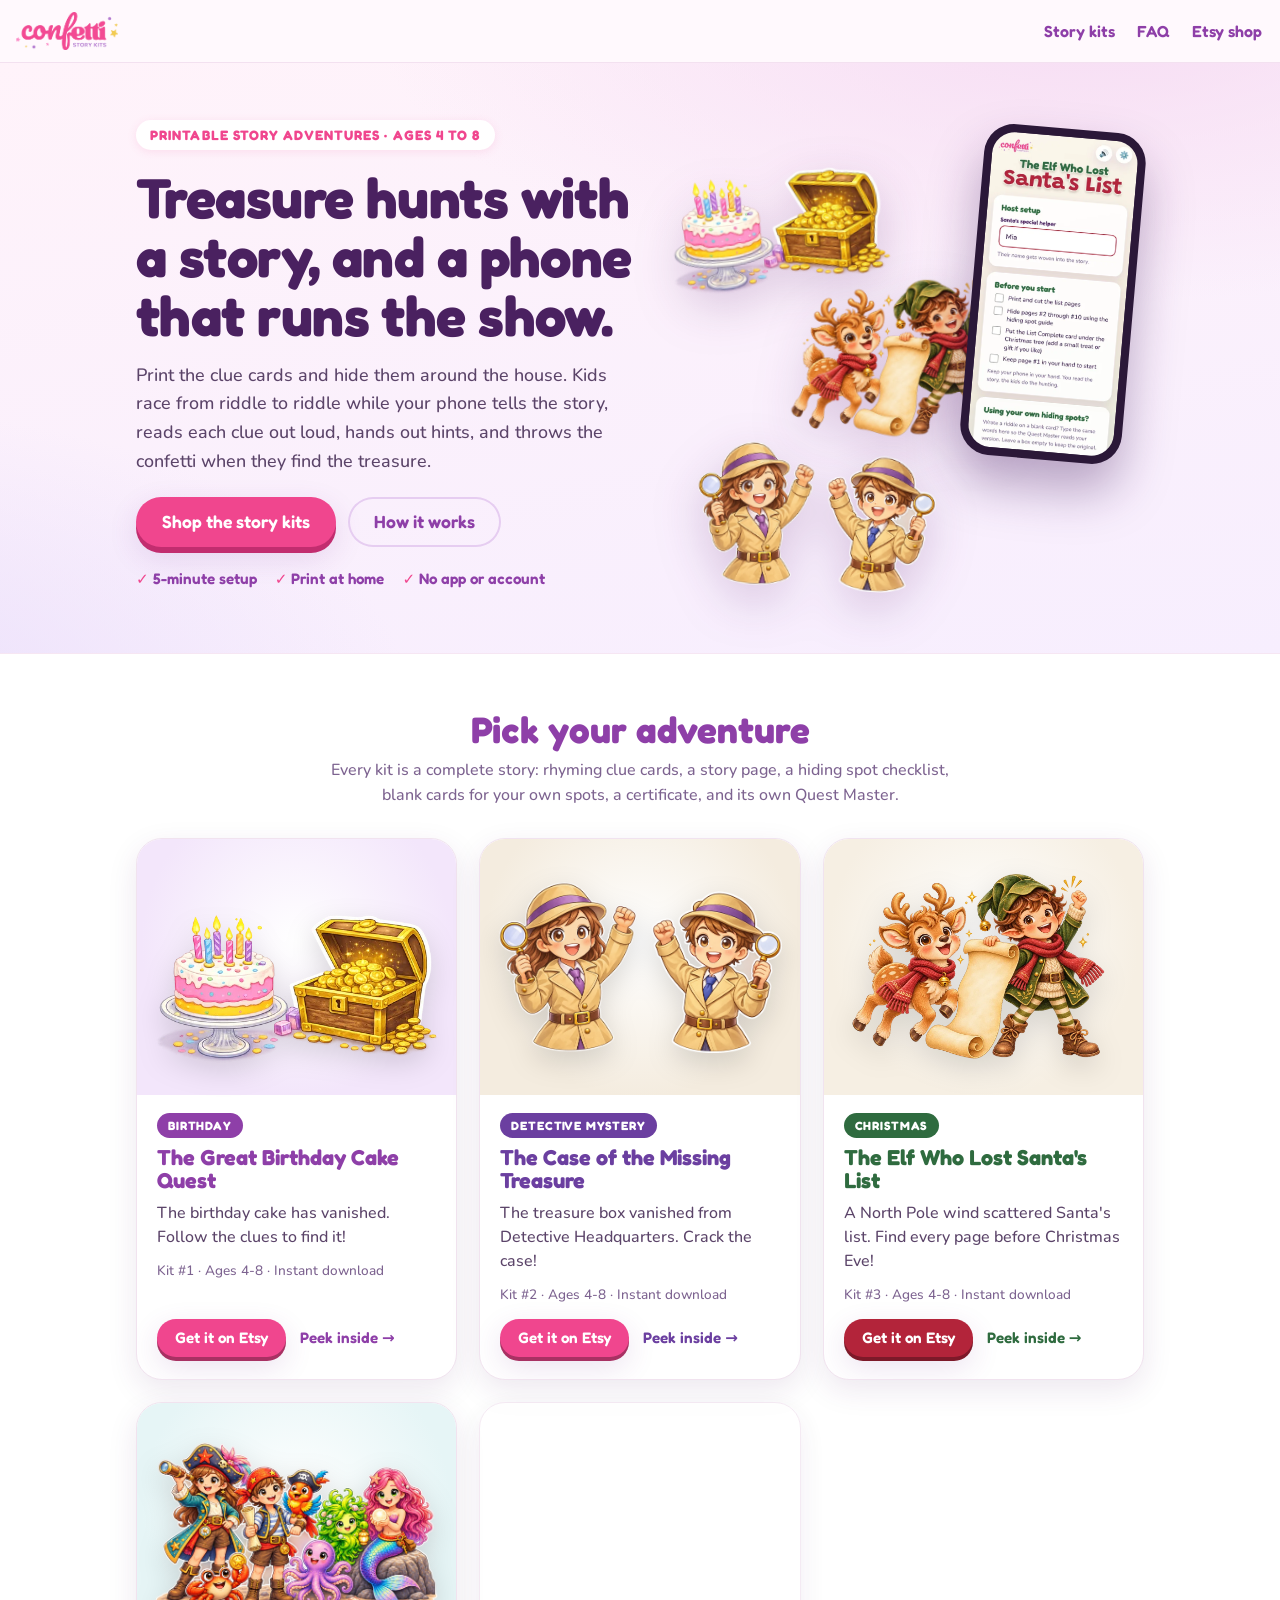
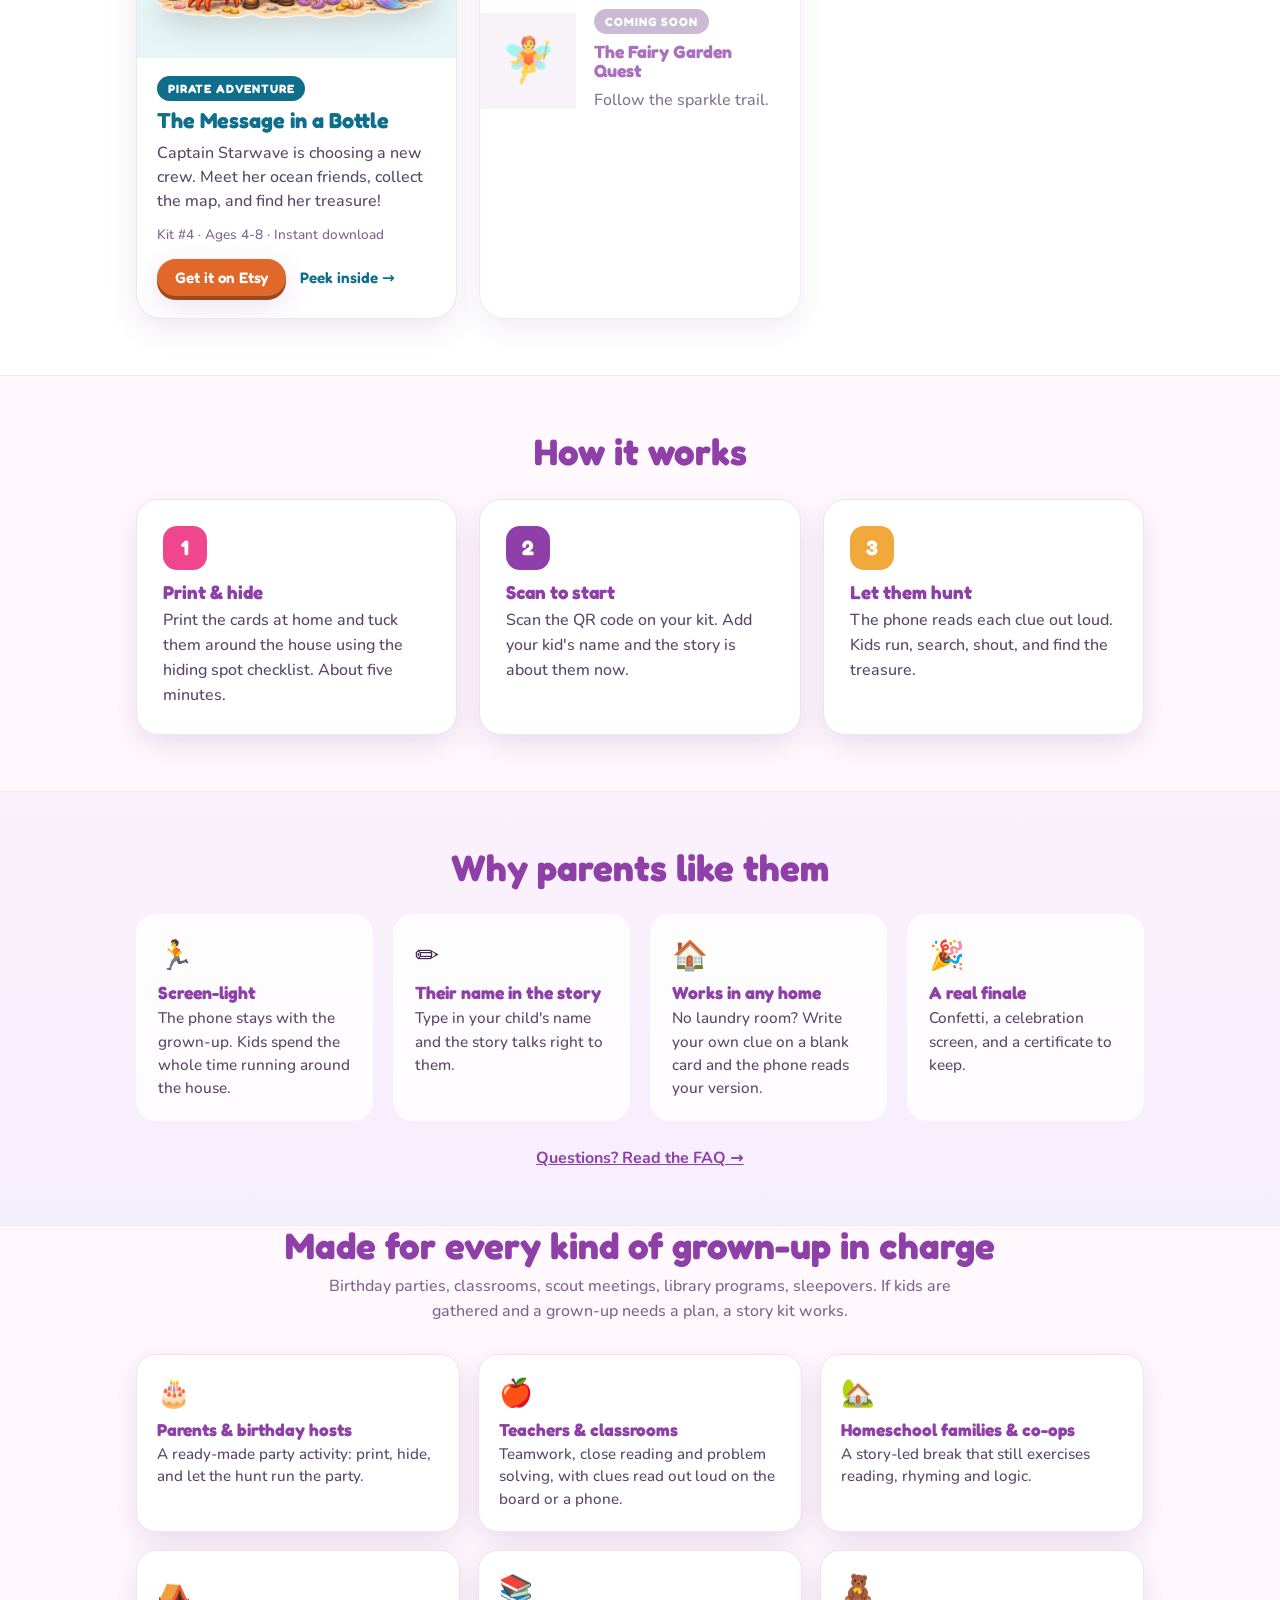
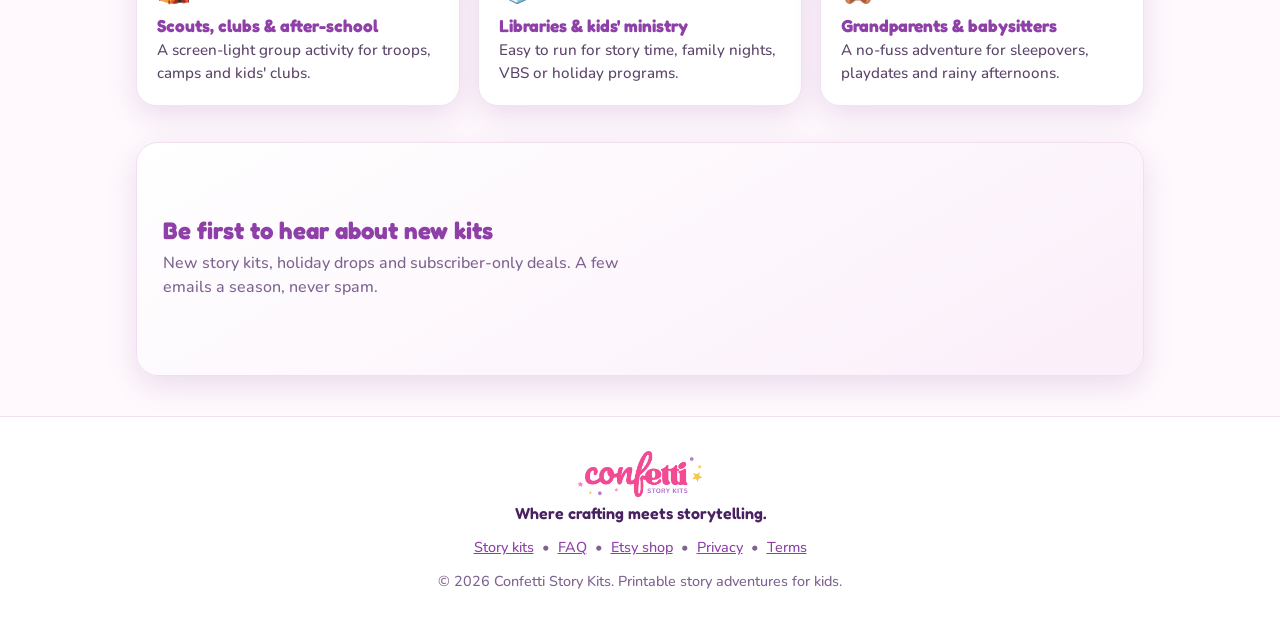
==== index.html @ 1960dbdc "Share & Save listing links; new pirate crew scene art Co-Authored-By: Claude Opus 5.5 <noreply@anthr" ====
<!doctype html>
<html lang="en">
<head>
  <meta charset="utf-8">
  <meta name="viewport" content="width=device-width, initial-scale=1">
  <title>Confetti Story Kits | Printable Treasure Hunts for Kids, Parties &amp; Classrooms</title>
  <meta name="description" content="Printable treasure hunts for kids ages 4 to 8, for parties, classrooms, homeschool, scouts and kids&#x27; clubs. Print the clue cards, hide them, and a phone Quest Master reads the riddles and gives hints. Birthday, detective and Christmas kits.">
  <link rel="canonical" href="https://confettistorykits.com/">
  <meta name="theme-color" content="#f0468e">
  <link rel="icon" href="assets/img/favicon.png">
  <meta property="og:type" content="website">
  <meta property="og:site_name" content="Confetti Story Kits">
  <meta property="og:title" content="Confetti Story Kits | Printable Treasure Hunts for Kids, Parties &amp; Classrooms">
  <meta property="og:description" content="Printable treasure hunts for kids ages 4 to 8, for parties, classrooms, homeschool, scouts and kids&#x27; clubs. Print the clue cards, hide them, and a phone Quest Master reads the riddles and gives hints. Birthday, detective and Christmas kits.">
  <meta property="og:url" content="https://confettistorykits.com/">
  <meta property="og:image" content="https://confettistorykits.com/assets/img/og.png">
  <meta name="twitter:card" content="summary_large_image">
  <link rel="stylesheet" href="assets/css/fonts.css">
  <link rel="stylesheet" href="assets/css/site.css">
  <script type="application/ld+json">[{"@context": "https://schema.org", "@type": "Organization", "name": "Confetti Story Kits", "url": "https://confettistorykits.com", "logo": "https://confettistorykits.com/assets/img/logo.webp", "sameAs": ["https://confettistorykits.etsy.com"], "slogan": "Where crafting meets storytelling"}, {"@context": "https://schema.org", "@type": "WebSite", "name": "Confetti Story Kits", "url": "https://confettistorykits.com/"}, {"@context": "https://schema.org", "@type": "ItemList", "name": "Confetti Story Kits", "itemListElement": [{"@type": "ListItem", "position": 1, "url": "https://confettistorykits.com/kits/birthday-cake/", "name": "The Great Birthday Cake Quest"}, {"@type": "ListItem", "position": 2, "url": "https://confettistorykits.com/kits/missing-treasure/", "name": "The Case of the Missing Treasure"}, {"@type": "ListItem", "position": 3, "url": "https://confettistorykits.com/kits/elf-santas-list/", "name": "The Elf Who Lost Santa's List"}, {"@type": "ListItem", "position": 4, "url": "https://confettistorykits.com/kits/message-in-a-bottle/", "name": "The Message in a Bottle"}]}]</script>
</head>
<body>
  <nav class="topnav wrap"><a href="./"><img src="assets/img/logo.webp" alt="Confetti Story Kits home" class="navlogo"></a>
    <span><a href="#kits">Story kits</a><a href="faq/">FAQ</a><a href="https://confettistorykits.etsy.com" rel="noopener">Etsy shop</a></span></nav>
  <main>
    <section class="hero2"><div class="wrap hero2-in">
      <div class="hero2-copy">
        <span class="eyebrow">Printable story adventures · ages 4 to 8</span>
        <h1>Treasure hunts with a story, and a phone that runs the show.</h1>
        <p>Print the clue cards and hide them around the house. Kids race from riddle to riddle while your phone tells the story, reads each clue out loud, hands out hints, and throws the confetti when they find the treasure.</p>
        <div class="actions"><a class="btn" href="#kits">Shop the story kits</a><a class="btn ghost" href="#how">How it works</a></div>
        <ul class="trust"><li>5-minute setup</li><li>Print at home</li><li>No app or account</li></ul>
      </div>
      <div class="hero2-art"><img class="c0" src="quests/birthday-cake/img/cake-chest.webp" alt="" loading="lazy"><img class="c1" src="quests/missing-treasure/img/duo.webp" alt="" loading="lazy"><img class="c2" src="quests/elf-santas-list/img/duo.webp" alt="" loading="lazy"><div class="phone-mock"><img src="assets/img/phone-setup.webp" alt="The Quest Master on a phone"></div></div>
    </div></section>

    <section class="band" id="kits"><div class="wrap">
      <h2 class="section-title">Pick your adventure</h2>
      <p class="section-sub">Every kit is a complete story: rhyming clue cards, a story page, a hiding spot checklist, blank cards for your own spots, a certificate, and its own Quest Master.</p>
      <div class="kits2">
      <article class="kit" style="--k1:#8e3fa8;--k2:#f0468e;--ks:#f3e6fb;--kg:#f4c542">
        <a class="kit-art" href="kits/birthday-cake/"><img src="quests/birthday-cake/img/cake-chest.webp" alt="The Great Birthday Cake Quest printable kit art" loading="lazy"></a>
        <div class="kit-body">
          <span class="kit-chip">Birthday</span>
          <h3><a href="kits/birthday-cake/">The Great Birthday Cake Quest</a></h3>
          <p>The birthday cake has vanished. Follow the clues to find it!</p>
          <p class="kit-meta">Kit #1 · Ages 4-8 · Instant download</p>
          <div class="actions"><a class="btn small" href="https://confettistorykits.etsy.com/listing/4467229377/birthday-treasure-hunt-printable-for" rel="noopener">Get it on Etsy</a><a class="btn ghost small" href="kits/birthday-cake/">Peek inside →</a></div>
        </div>
      </article>
      <article class="kit" style="--k1:#6b3fa0;--k2:#f0468e;--ks:#f4ecdf;--kg:#e8b44a">
        <a class="kit-art" href="kits/missing-treasure/"><img src="quests/missing-treasure/img/duo.webp" alt="The Case of the Missing Treasure printable kit art" loading="lazy"></a>
        <div class="kit-body">
          <span class="kit-chip">Detective mystery</span>
          <h3><a href="kits/missing-treasure/">The Case of the Missing Treasure</a></h3>
          <p>The treasure box vanished from Detective Headquarters. Crack the case!</p>
          <p class="kit-meta">Kit #2 · Ages 4-8 · Instant download</p>
          <div class="actions"><a class="btn small" href="https://confettistorykits.etsy.com/listing/4611065021/detective-treasure-hunt-printable-for" rel="noopener">Get it on Etsy</a><a class="btn ghost small" href="kits/missing-treasure/">Peek inside →</a></div>
        </div>
      </article>
      <article class="kit" style="--k1:#2f6b3f;--k2:#b3243a;--ks:#f6efe3;--kg:#d9a441">
        <a class="kit-art" href="kits/elf-santas-list/"><img src="quests/elf-santas-list/img/duo.webp" alt="The Elf Who Lost Santa&#x27;s List printable kit art" loading="lazy"></a>
        <div class="kit-body">
          <span class="kit-chip">Christmas</span>
          <h3><a href="kits/elf-santas-list/">The Elf Who Lost Santa&#x27;s List</a></h3>
          <p>A North Pole wind scattered Santa&#x27;s list. Find every page before Christmas Eve!</p>
          <p class="kit-meta">Kit #3 · Ages 4-8 · Instant download</p>
          <div class="actions"><a class="btn small" href="https://confettistorykits.etsy.com/listing/4611081279/elf-scavenger-hunt-game-santas-list" rel="noopener">Get it on Etsy</a><a class="btn ghost small" href="kits/elf-santas-list/">Peek inside →</a></div>
        </div>
      </article>
      <article class="kit" style="--k1:#0e6e8c;--k2:#e0682b;--ks:#e6f5f6;--kg:#e8b44a">
        <a class="kit-art" href="kits/message-in-a-bottle/"><img src="quests/message-in-a-bottle/img/crew.webp" alt="The Message in a Bottle printable kit art" loading="lazy"></a>
        <div class="kit-body">
          <span class="kit-chip">Pirate adventure</span>
          <h3><a href="kits/message-in-a-bottle/">The Message in a Bottle</a></h3>
          <p>Captain Starwave is choosing a new crew. Meet her ocean friends, collect the map, and find her treasure!</p>
          <p class="kit-meta">Kit #4 · Ages 4-8 · Instant download</p>
          <div class="actions"><a class="btn small" href="https://confettistorykits.etsy.com" rel="noopener">Get it on Etsy</a><a class="btn ghost small" href="kits/message-in-a-bottle/">Peek inside →</a></div>
        </div>
      </article>
      <article class="kit soon">
        <div class="kit-art"><span class="emoji">🧚</span></div>
        <div class="kit-body"><span class="kit-chip">Coming soon</span><h3>The Fairy Garden Quest</h3><p>Follow the sparkle trail.</p></div>
      </article>
      </div>
    </div></section>

    <section class="wrap" id="how">
      <h2 class="section-title">How it works</h2>
      <div class="steps3">
        <div class="step3"><span class="n">1</span><h3>Print &amp; hide</h3><p>Print the cards at home and tuck them around the house using the hiding spot checklist. About five minutes.</p></div>
        <div class="step3"><span class="n">2</span><h3>Scan to start</h3><p>Scan the QR code on your kit. Add your kid's name and the story is about them now.</p></div>
        <div class="step3"><span class="n">3</span><h3>Let them hunt</h3><p>The phone reads each clue out loud. Kids run, search, shout, and find the treasure.</p></div>
      </div>
    </section>

    <section class="band soft"><div class="wrap">
      <h2 class="section-title">Why parents like them</h2>
      <div class="why">
        <div><span class="ico">🏃</span><h3>Screen-light</h3><p>The phone stays with the grown-up. Kids spend the whole time running around the house.</p></div>
        <div><span class="ico">✏️</span><h3>Their name in the story</h3><p>Type in your child's name and the story talks right to them.</p></div>
        <div><span class="ico">🏠</span><h3>Works in any home</h3><p>No laundry room? Write your own clue on a blank card and the phone reads your version.</p></div>
        <div><span class="ico">🎉</span><h3>A real finale</h3><p>Confetti, a celebration screen, and a certificate to keep.</p></div>
      </div>
      <p class="center-link"><a href="faq/">Questions? Read the FAQ →</a></p>
    </div></section>

    <section class="wrap" id="who">
      <h2 class="section-title">Made for every kind of grown-up in charge</h2>
      <p class="section-sub">Birthday parties, classrooms, scout meetings, library programs, sleepovers. If kids are gathered and a grown-up needs a plan, a story kit works.</p>
      <div class="who"><div><span class="ico">🎂</span><h3>Parents &amp; birthday hosts</h3><p>A ready-made party activity: print, hide, and let the hunt run the party.</p></div><div><span class="ico">🍎</span><h3>Teachers &amp; classrooms</h3><p>Teamwork, close reading and problem solving, with clues read out loud on the board or a phone.</p></div><div><span class="ico">🏡</span><h3>Homeschool families &amp; co-ops</h3><p>A story-led break that still exercises reading, rhyming and logic.</p></div><div><span class="ico">⛺</span><h3>Scouts, clubs &amp; after-school</h3><p>A screen-light group activity for troops, camps and kids&#x27; clubs.</p></div><div><span class="ico">📚</span><h3>Libraries &amp; kids&#x27; ministry</h3><p>Easy to run for story time, family nights, VBS or holiday programs.</p></div><div><span class="ico">🧸</span><h3>Grandparents &amp; babysitters</h3><p>A no-fuss adventure for sleepovers, playdates and rainy afternoons.</p></div></div>
    </section>
  </main>
  <section class="wrap"><div class="card signup" id="join">
    <div><h2>Be first to hear about new kits</h2>
      <p>New story kits, holiday drops and subscriber-only deals. A few emails a season, never spam.</p></div>
    <div class="signup-form"><iframe data-tally-src="https://tally.so/embed/vXrBDX?alignLeft=1&hideTitle=1&transparentBackground=1&dynamicHeight=1" loading="lazy" width="100%" height="180" frameborder="0" title="Sign up for new Confetti Story Kits"></iframe>
      <noscript><a href="https://tally.so/r/vXrBDX">Sign up for new kits</a></noscript></div>
  </div></section>
  <script async src="https://tally.so/widgets/embed.js" onload="Tally.loadEmbeds()"></script>
  <footer class="foot2">
    <img src="assets/img/logo.webp" alt="Confetti Story Kits" class="footlogo">
    <p class="footline">Where crafting meets storytelling.</p>
    <p><a href="#kits">Story kits</a> &nbsp;•&nbsp; <a href="faq/">FAQ</a> &nbsp;•&nbsp; <a href="https://confettistorykits.etsy.com" rel="noopener">Etsy shop</a> &nbsp;•&nbsp; <a href="privacy/">Privacy</a> &nbsp;•&nbsp; <a href="terms/">Terms</a></p>
    <p>&copy; 2026 Confetti Story Kits. Printable story adventures for kids.</p>
  </footer>
</body>
</html>
---- assets/css/fonts.css ----
/* Self-hosted fonts (SIL Open Font License, via Fontsource) */
@font-face { font-family: "Fredoka"; font-weight: 500; font-display: swap; src: url("../fonts/fredoka-latin-500-normal.woff2") format("woff2"); }
@font-face { font-family: "Fredoka"; font-weight: 600; font-display: swap; src: url("../fonts/fredoka-latin-600-normal.woff2") format("woff2"); }
@font-face { font-family: "Fredoka"; font-weight: 700; font-display: swap; src: url("../fonts/fredoka-latin-700-normal.woff2") format("woff2"); }
@font-face { font-family: "Nunito"; font-weight: 500; font-display: swap; src: url("../fonts/nunito-latin-500-normal.woff2") format("woff2"); }
@font-face { font-family: "Nunito"; font-weight: 600; font-display: swap; src: url("../fonts/nunito-latin-600-normal.woff2") format("woff2"); }
@font-face { font-family: "Nunito"; font-weight: 700; font-display: swap; src: url("../fonts/nunito-latin-700-normal.woff2") format("woff2"); }
@font-face { font-family: "Nunito"; font-weight: 800; font-display: swap; src: url("../fonts/nunito-latin-800-normal.woff2") format("woff2"); }
@font-face { font-family: "Grandstander"; font-weight: 600; font-display: swap; src: url("../fonts/grandstander-latin-600-normal.woff2") format("woff2"); }
@font-face { font-family: "Grandstander"; font-weight: 700; font-display: swap; src: url("../fonts/grandstander-latin-700-normal.woff2") format("woff2"); }
@font-face { font-family: "Grandstander"; font-weight: 800; font-display: swap; src: url("../fonts/grandstander-latin-800-normal.woff2") format("woff2"); }
---- assets/css/site.css ----
:root {
  --pink: #f0468e;
  --purple: #8e3fa8;
  --plum: #4a2160;
  --soft: #f3e6fb;
  --gold: #f4c542;
  --paper: #fff9fd;
  --ink: #3b1d4c;
  --muted: #7d6390;
  --radius: 22px;
  --shadow: 0 10px 30px rgba(110, 40, 140, .14);
  --display: "Fredoka", "Nunito", system-ui, sans-serif;
  --body: "Nunito", system-ui, sans-serif;
}

* { box-sizing: border-box; }
html, body { margin: 0; }
body {
  font-family: var(--body);
  color: var(--ink);
  background: linear-gradient(165deg, #fde7f3 0%, #f6e3fb 45%, #e9ddfb 100%) fixed;
  background-color: #f6e3fb;
  min-height: 100vh;
  -webkit-font-smoothing: antialiased;
}
img { max-width: 100%; display: block; }
a { color: var(--purple); }
h1, h2, h3 { font-family: var(--display); line-height: 1.1; margin: 0; color: var(--purple); }

.btn {
  appearance: none; border: 0; cursor: pointer;
  font: 600 1.1rem/1 var(--display);
  padding: 16px 26px; border-radius: 999px;
  background: var(--pink); color: #fff;
  box-shadow: 0 6px 0 #c22d6f, var(--shadow);
  transition: transform .12s ease, box-shadow .12s ease;
  text-decoration: none; display: inline-flex; align-items: center; justify-content: center; gap: 8px;
  -webkit-tap-highlight-color: transparent;
}
.btn:active { transform: translateY(4px); box-shadow: 0 2px 0 #c22d6f; }
.btn.secondary { background: #fff; color: var(--purple); box-shadow: 0 6px 0 #dcc3ea, var(--shadow); }
.btn.secondary:active { box-shadow: 0 2px 0 #dcc3ea; }
.btn.small { font-size: .95rem; padding: 11px 18px; }
.btn:focus-visible { outline: 3px solid var(--gold); outline-offset: 3px; }

.card {
  background: rgba(255, 255, 255, .86);
  backdrop-filter: blur(6px);
  border-radius: var(--radius);
  box-shadow: var(--shadow);
  border: 2px solid #fff;
}

/* ---------- Home ---------- */
.wrap { max-width: 1040px; margin: 0 auto; padding: 0 16px; }
.hero { text-align: center; padding: 48px 0 24px; }
.hero .logo { width: min(420px, 80vw); margin: 0 auto 14px; }
.hero p.tag { font: 600 clamp(1.1rem, 3vw, 1.45rem) var(--display); color: var(--plum); margin: 0 0 8px; }
.hero p.sub { max-width: 560px; margin: 0 auto; color: var(--muted); font-size: 1.05rem; line-height: 1.55; }

.section-title { text-align: center; margin: 40px 0 18px; font-size: 1.6rem; }
.kits { display: grid; grid-template-columns: repeat(auto-fit, minmax(230px, 1fr)); gap: 18px; padding-bottom: 20px; }
.kit { padding: 18px; display: flex; flex-direction: column; gap: 10px; }
.kit .art { aspect-ratio: 4 / 3; display: grid; place-items: center; border-radius: 16px; background: var(--soft); overflow: hidden; }
.kit .art img { max-height: 92%; object-fit: contain; }
.kit .art .emoji { font-size: 64px; filter: saturate(.9); }
.kit h3 { font-size: 1.25rem; }
.kit p { margin: 0; color: var(--muted); line-height: 1.45; flex: 1; }
.kit .meta { font-size: .85rem; font-weight: 700; color: var(--pink); text-transform: uppercase; letter-spacing: .06em; }
.kit .actions { display: flex; gap: 8px; flex-wrap: wrap; }
.kit.soon { opacity: .8; }
.pill { display: inline-block; font: 600 .8rem var(--display); background: var(--soft); color: var(--purple); padding: 6px 12px; border-radius: 999px; }

.how { display: grid; grid-template-columns: repeat(auto-fit, minmax(220px, 1fr)); gap: 16px; }
.how .step { padding: 20px; }
.how .num { font: 700 1.8rem var(--display); color: var(--pink); }
.how p { margin: 6px 0 0; color: var(--muted); line-height: 1.5; }

footer { text-align: center; padding: 40px 16px; color: var(--muted); font-size: .9rem; }

/* ---------- Play ---------- */
body.play { overflow-x: hidden; }
.app { max-width: 560px; margin: 0 auto; min-height: 100dvh; padding: 14px 16px 28px; display: flex; flex-direction: column; }
.topbar { display: flex; align-items: center; justify-content: space-between; gap: 10px; min-height: 44px; }
.topbar .logo-sm { height: 34px; width: auto; }
.icon-btn {
  width: 44px; height: 44px; border-radius: 50%; border: 0; cursor: pointer;
  background: rgba(255,255,255,.85); box-shadow: var(--shadow); font-size: 20px;
  display: grid; place-items: center; -webkit-tap-highlight-color: transparent;
}
.icon-btn[aria-pressed="false"] { opacity: .55; }
.screen { flex: 1; display: flex; flex-direction: column; gap: 16px; padding-top: 10px; animation: pop .35s ease; }
@keyframes pop { from { opacity: 0; transform: translateY(10px) scale(.98); } to { opacity: 1; transform: none; } }

.title-art { width: min(420px, 92%); margin: 0 auto; }
.panel { padding: 20px; }
.panel h2 { font-size: 1.35rem; margin-bottom: 10px; }
label.field { display: block; font: 600 .95rem var(--display); color: var(--plum); margin-bottom: 6px; }
input.text, textarea.text {
  width: 100%; font: 600 1.15rem var(--body); padding: 14px 16px; border-radius: 14px;
  border: 2px solid #e6d2f1; background: #fff; color: var(--ink);
}
input.text:focus, textarea.text:focus { outline: none; border-color: var(--pink); }
.checklist { list-style: none; margin: 0; padding: 0; display: grid; gap: 8px; }
.checklist label { display: flex; gap: 10px; align-items: flex-start; cursor: pointer; line-height: 1.4; }
.checklist input { width: 22px; height: 22px; accent-color: var(--pink); flex: none; margin-top: 1px; }
.note { font-size: .9rem; color: var(--muted); line-height: 1.5; margin: 10px 0 0; }

.speaker { display: flex; align-items: flex-end; gap: 6px; }
.speaker img.char { width: 120px; flex: none; filter: drop-shadow(0 6px 10px rgba(80,20,100,.2)); animation: bob 2.6s ease-in-out infinite; }
.speaker.right { flex-direction: row-reverse; }
@keyframes bob { 50% { transform: translateY(-6px); } }
.bubble {
  position: relative; flex: 1; padding: 16px 18px; border-radius: 20px; background: #fff;
  box-shadow: var(--shadow); font-size: 1.12rem; line-height: 1.5; margin-bottom: 26px;
}
.bubble .who { display: block; font: 700 .8rem var(--display); color: var(--pink); text-transform: uppercase; letter-spacing: .06em; margin-bottom: 4px; }
.bubble::after {
  content: ""; position: absolute; bottom: 16px; left: -10px; border: 10px solid transparent; border-right-color: #fff; border-left: 0;
}
.speaker.right .bubble::after { left: auto; right: -10px; border-right-color: transparent; border-left: 10px solid #fff; border-right: 0; }

.clue {
  position: relative; padding: 24px 20px 22px; text-align: center;
  background: linear-gradient(160deg, #fff 0%, #f7ecfd 100%);
  border: 3px solid #fff; border-radius: 26px; box-shadow: var(--shadow);
}
.clue .tagline { display: inline-block; font: 700 1.05rem var(--display); color: #fff; background: var(--purple); padding: 6px 16px; border-radius: 999px; margin-bottom: 14px; }
.clue .riddle { font: 600 clamp(1.25rem, 5vw, 1.5rem)/1.45 var(--display); color: var(--plum); margin: 0; }
.hint { margin: 14px 0 0; padding: 12px 14px; border-radius: 14px; background: #fff5d6; color: #6b4c00; font-weight: 600; display: none; }
.hint.show { display: block; animation: pop .3s ease; }

.progress { display: flex; gap: 6px; justify-content: center; flex-wrap: wrap; }
.progress span { width: 22px; height: 22px; border-radius: 50%; background: rgba(255,255,255,.75); display: grid; place-items: center; font: 700 .7rem var(--display); color: var(--muted); }
.progress span.done { background: var(--gold); color: #6b4c00; }
.progress span.now { background: var(--pink); color: #fff; transform: scale(1.15); }

.actions { display: grid; gap: 12px; }
.row { display: flex; gap: 10px; justify-content: center; flex-wrap: wrap; }
.spacer { flex: 1; }

.toast {
  position: fixed; left: 50%; top: 22%; transform: translate(-50%, 0) scale(.6); opacity: 0;
  font: 700 clamp(1.6rem, 7vw, 2.4rem) var(--display); color: #fff; text-align: center;
  background: var(--pink); padding: 18px 28px; border-radius: 26px; box-shadow: var(--shadow);
  pointer-events: none; z-index: 20; transition: all .35s cubic-bezier(.2,1.6,.4,1); max-width: 88vw;
}
.toast.show { opacity: 1; transform: translate(-50%, 0) scale(1); }

.finale-art { width: min(420px, 100%); margin: 0 auto; animation: bob 3s ease-in-out infinite; }
.badge-out { text-align: center; font: 700 1.3rem var(--display); color: var(--purple); }
.badge-out small { display: block; font: 600 .9rem var(--body); color: var(--muted); }

canvas#confetti { position: fixed; inset: 0; width: 100%; height: 100%; pointer-events: none; z-index: 30; }

/* ---------- Print QR ---------- */
.qr-grid { display: grid; grid-template-columns: repeat(auto-fill, minmax(150px, 1fr)); gap: 14px; }
.qr-cell { background: #fff; border: 2px dashed #e0c9ee; border-radius: 14px; padding: 12px; text-align: center; }
.qr-cell .q { display: grid; place-items: center; }
.qr-cell b { display: block; font-family: var(--display); color: var(--purple); margin-top: 6px; }
@media print {
  body { background: #fff; }
  .no-print { display: none !important; }
  .qr-cell { break-inside: avoid; }
}

@media (prefers-reduced-motion: reduce) {
  *, *::before, *::after { animation: none !important; transition: none !important; }
}

/* custom clues */
textarea.text { resize: vertical; font: 600 1rem/1.4 var(--body); min-height: 74px; }
details.custom summary { cursor: pointer; font: 600 1rem var(--display); color: var(--pink); padding: 6px 0; }
.custom-field { margin-top: 12px; }
.custom-field .spot { font: 600 .8rem var(--body); color: var(--muted); }

/* ---------- Nav + static pages ---------- */
.topnav { display: flex; align-items: center; justify-content: space-between; gap: 12px; padding-top: 14px; flex-wrap: wrap; }
.topnav .navlogo { height: 38px; width: auto; }
.topnav span { display: flex; gap: 18px; flex-wrap: wrap; }
.topnav span a { font: 600 1rem var(--display); color: var(--purple); text-decoration: none; }
h1.tag { font: 600 clamp(1.25rem, 3.4vw, 1.7rem)/1.3 var(--display); color: var(--plum); max-width: 720px; margin: 0 auto 10px; }
.kit h3 a { color: inherit; text-decoration: none; }
.kit .art { display: grid; }
.kitpage { padding-bottom: 20px; }
.crumbs { font-size: .9rem; color: var(--muted); margin: 18px 0 8px; }
.kithero { display: grid; grid-template-columns: minmax(0, 1fr) minmax(0, 1.2fr); gap: 28px; align-items: center; margin: 10px 0 22px; }
.kithero img { width: 100%; max-height: 440px; object-fit: contain; filter: drop-shadow(0 10px 20px rgba(80,20,100,.18)); }
.kithero h1 { font-size: clamp(2rem, 6vw, 3rem); margin: 8px 0 10px; }
.kithero .lead { font: 600 1.25rem/1.4 var(--display); color: var(--plum); margin: 0 0 10px; }
.kithero p { line-height: 1.6; }
.kithero .meta { font-size: .85rem; font-weight: 700; color: var(--pink); text-transform: uppercase; letter-spacing: .06em; }
.kitcols { display: grid; grid-template-columns: 1fr 1fr; gap: 18px; margin-bottom: 18px; }
.kitpage .panel ul, .kitpage .panel ol { line-height: 1.7; padding-left: 20px; margin: 0; }
.kitpage .panel { margin-bottom: 16px; }
.kitpage .panel p { line-height: 1.6; }
.pagetitle { text-align: center; margin: 26px 0 20px; font-size: clamp(2rem, 6vw, 2.6rem); }
footer a { color: var(--purple); }
@media (max-width: 720px) { .kithero, .kitcols { grid-template-columns: 1fr; } }

/* ---------- Email sign-up ---------- */
.signup { display: grid; grid-template-columns: 1.1fr 1fr; gap: 20px; align-items: center; padding: 26px; margin: 36px 0 0; }
.signup h2 { font-size: 1.5rem; margin-bottom: 6px; }
.signup p { margin: 0; color: var(--muted); line-height: 1.5; }
.signup-form iframe { display: block; width: 100%; min-height: 160px; }
.signup .thanks { display: none; grid-column: 1 / -1; color: var(--purple); font-weight: 700; }
.signup form.sent .thanks { display: block; }
.signup form.sent input, .signup form.sent button { opacity: .5; pointer-events: none; }
.sr, .hp { position: absolute !important; width: 1px; height: 1px; overflow: hidden; clip: rect(0 0 0 0); }
@media (max-width: 720px) { .signup { grid-template-columns: 1fr; } .signup form { grid-template-columns: 1fr; } }

.legal .panel h2 { font-size: 1.2rem; margin-bottom: 8px; }
.legal .panel p { margin: 0 0 10px; }
.legal .panel p:last-child { margin-bottom: 0; }

/* =========================================================
   Storefront refresh (v2)
   ========================================================= */
body { background: #fff9fd; }
.topnav { position: sticky; top: 0; z-index: 10; background: rgba(255,249,253,.88); backdrop-filter: blur(10px); padding: 12px 16px; max-width: none; border-bottom: 1px solid #f3e1f0; }
.topnav span a { padding: 6px 2px; }
.topnav span a:hover { color: var(--pink); }
.btn.ghost { background: transparent; color: var(--purple); box-shadow: inset 0 0 0 2px #e6cdf1; }
.btn.ghost:active { box-shadow: inset 0 0 0 2px #e6cdf1; transform: translateY(2px); }

/* hero */
.hero2 { background: radial-gradient(1200px 500px at 85% -10%, #f6dcf3 0, transparent 60%), radial-gradient(900px 500px at -10% 110%, #ebe0fb 0, transparent 60%), linear-gradient(170deg, #fff3fa, #f7eefe); overflow: hidden; }
.hero2-in { display: grid; grid-template-columns: 1.05fr 1fr; gap: 30px; align-items: center; padding-top: 56px; padding-bottom: 64px; }
.eyebrow { display: inline-block; font: 700 .85rem var(--display); letter-spacing: .08em; text-transform: uppercase; color: var(--pink); background: #fff; padding: 7px 14px; border-radius: 999px; box-shadow: 0 2px 10px rgba(240,70,142,.12); }
.hero2 h1 { font-size: clamp(2.1rem, 5.2vw, 3.5rem); line-height: 1.05; color: var(--plum); margin: 18px 0 16px; letter-spacing: -.01em; }
.hero2 p { font-size: 1.12rem; line-height: 1.6; color: #5b4469; margin: 0 0 22px; max-width: 540px; }
.hero2 .actions { display: flex; gap: 12px; flex-wrap: wrap; }
.trust { list-style: none; padding: 0; margin: 22px 0 0; display: flex; gap: 18px; flex-wrap: wrap; font: 600 .95rem var(--display); color: var(--purple); }
.trust li::before { content: "✓ "; color: var(--pink); }
.hero2-art { position: relative; height: 470px; }
.hero2-art img[class^="c"] { position: absolute; filter: drop-shadow(0 16px 24px rgba(80,20,100,.2)); }
.hero2-art .c0 { width: 46%; left: 0; top: 4%; transform: rotate(-6deg); }
.hero2-art .c1 { width: 50%; left: 6%; bottom: 0; transform: rotate(3deg); }
.hero2-art .c2 { width: 50%; right: 26%; top: 34%; transform: rotate(-2deg); z-index: 1; }
.phone-mock { position: absolute; right: 2%; top: 2%; width: 34%; padding: 8px; border-radius: 30px; background: #2b1838; box-shadow: 0 28px 50px rgba(60,20,90,.35); transform: rotate(5deg); z-index: 2; }
.phone-mock img { width: 100%; border-radius: 23px; display: block; }

/* bands + section headings */
.band { background: #fff; padding: 56px 0; border-top: 1px solid #f6e6f3; border-bottom: 1px solid #f6e6f3; }
.band.soft { background: linear-gradient(180deg, #fbf1fb, #f5eefd); }
.section-title { font-size: clamp(1.7rem, 4vw, 2.3rem); margin: 0 0 8px; }
#how .section-title { margin-top: 56px; }
.section-sub { text-align: center; color: var(--muted); max-width: 640px; margin: 0 auto 30px; line-height: 1.55; }

/* themed kit cards */
.kits2 { display: grid; grid-template-columns: repeat(auto-fit, minmax(260px, 1fr)); gap: 22px; }
.kit { display: flex; flex-direction: column; background: #fff; border-radius: 26px; overflow: hidden; box-shadow: 0 10px 30px rgba(80,30,100,.10); border: 1px solid #f1e3ef; transition: transform .2s ease, box-shadow .2s ease; padding: 0; gap: 0; }
.kit:hover { transform: translateY(-4px); box-shadow: 0 18px 40px rgba(80,30,100,.16); }
.kit-art { display: grid; place-items: center; aspect-ratio: 5 / 4; background: radial-gradient(circle at 50% 40%, #fff 0, var(--ks, #f3e6fb) 70%); padding: 18px; }
.kit-art img { max-height: 100%; object-fit: contain; filter: drop-shadow(0 10px 14px rgba(0,0,0,.14)); transition: transform .3s ease; }
.kit:hover .kit-art img { transform: scale(1.04) rotate(-1deg); }
.kit-body { padding: 18px 20px 22px; display: flex; flex-direction: column; gap: 8px; flex: 1; }
.kit-chip { align-self: flex-start; font: 700 .75rem var(--display); letter-spacing: .07em; text-transform: uppercase; color: #fff; background: var(--k1, var(--purple)); padding: 5px 11px; border-radius: 999px; }
.kit h3 { font-size: 1.35rem; color: var(--k1, var(--purple)); }
.kit p { margin: 0; color: #5b4469; line-height: 1.5; }
.kit .kit-meta { font-size: .85rem; color: var(--muted); margin-top: auto; padding-top: 4px; }
.kit .actions { display: flex; gap: 10px; flex-wrap: wrap; margin-top: 6px; }
.kit .btn { background: var(--k2, var(--pink)); box-shadow: 0 4px 0 color-mix(in srgb, var(--k2, #f0468e) 70%, #000), var(--shadow); }
.kit .btn.ghost { background: transparent; color: var(--k1, var(--purple)); box-shadow: none; padding-left: 4px; }
.kit.soon { opacity: .75; }
.kit.soon .kit-art { background: #f6eff8; }
.kit.soon .kit-chip { background: #b9a4c6; }
.kit.soon:hover { transform: none; }

/* steps + why */
.steps3 { display: grid; grid-template-columns: repeat(3, 1fr); gap: 22px; margin: 26px 0 56px; }
.step3 { background: #fff; border-radius: 22px; padding: 26px; box-shadow: var(--shadow); border: 1px solid #f1e3ef; }
.step3 .n { display: inline-grid; place-items: center; width: 44px; height: 44px; border-radius: 14px; background: var(--pink); color: #fff; font: 700 1.3rem var(--display); margin-bottom: 12px; }
.step3:nth-child(2) .n { background: var(--purple); } .step3:nth-child(3) .n { background: #f2a93b; }
.step3 p { color: #5b4469; line-height: 1.55; margin: 6px 0 0; }
.why { display: grid; grid-template-columns: repeat(4, 1fr); gap: 20px; margin-top: 26px; }
.why > div { background: rgba(255,255,255,.85); border-radius: 20px; padding: 22px; }
.why .ico { font-size: 1.8rem; }
.why h3 { font-size: 1.1rem; margin: 8px 0 4px; }
.why p { margin: 0; color: #5b4469; line-height: 1.5; font-size: .96rem; }
.center-link { text-align: center; margin: 26px 0 0; font-weight: 700; }

/* kit page band uses that kit's colors */
.kitband { background: radial-gradient(900px 420px at 90% 0, #fff 0, transparent 60%), linear-gradient(170deg, var(--ks, #f3e6fb), #fff); padding-bottom: 20px; border-bottom: 1px solid #f1e3ef; margin-bottom: 26px; }
.kitpage .kithero h1 { color: var(--k1, var(--purple)); }
.kitpage .kithero .meta { color: var(--k2, var(--pink)); }
.kitpage .kithero .btn { background: var(--k2, var(--pink)); }
.kitpage .panel h2 { color: var(--k1, var(--purple)); }

/* sign-up + footer */
.signup { background: linear-gradient(150deg, #fff, #fbeffa); border: 1px solid #f1dff0; }
.foot2 { background: #fff; border-top: 1px solid #f3e1f0; margin-top: 40px; padding: 34px 16px 30px; }
.footlogo { height: 46px; width: auto; margin: 0 auto 6px; }
.footline { font: 600 1rem var(--display); color: var(--plum); margin: 0 0 12px; }

@media (max-width: 860px) {
  .hero2-in { grid-template-columns: 1fr; padding-top: 34px; padding-bottom: 40px; }
  .hero2-art { height: 360px; }
  .steps3 { grid-template-columns: 1fr; }
  .why { grid-template-columns: 1fr 1fr; }
}
@media (max-width: 480px) {
  .hero2-art { height: 290px; }
  .why { grid-template-columns: 1fr; }
  .topnav span { gap: 12px; font-size: .92rem; }
}
.kit.soon { flex-direction: row; align-items: center; }
.kit.soon .kit-art { aspect-ratio: 1; width: 96px; flex: none; padding: 0; }
.kit.soon .kit-art .emoji { font-size: 44px; }
.kit.soon .kit-body { padding: 14px 18px; }
.kit.soon h3 { font-size: 1.1rem; color: var(--purple); }
.who { display: grid; grid-template-columns: repeat(3, 1fr); gap: 18px; margin: 24px 0 10px; }
.who > div { background: #fff; border: 1px solid #f1e3ef; border-radius: 20px; padding: 20px; box-shadow: var(--shadow); }
.who .ico { font-size: 1.7rem; }
.who h3 { font-size: 1.08rem; margin: 8px 0 4px; }
.who p { margin: 0; color: #5b4469; line-height: 1.5; font-size: .95rem; }
@media (max-width: 860px) { .who { grid-template-columns: 1fr 1fr; } }
@media (max-width: 480px) { .who { grid-template-columns: 1fr; } }

.screen > img.title-art { max-height: 230px; width: auto; max-width: min(420px, 92%); object-fit: contain; }
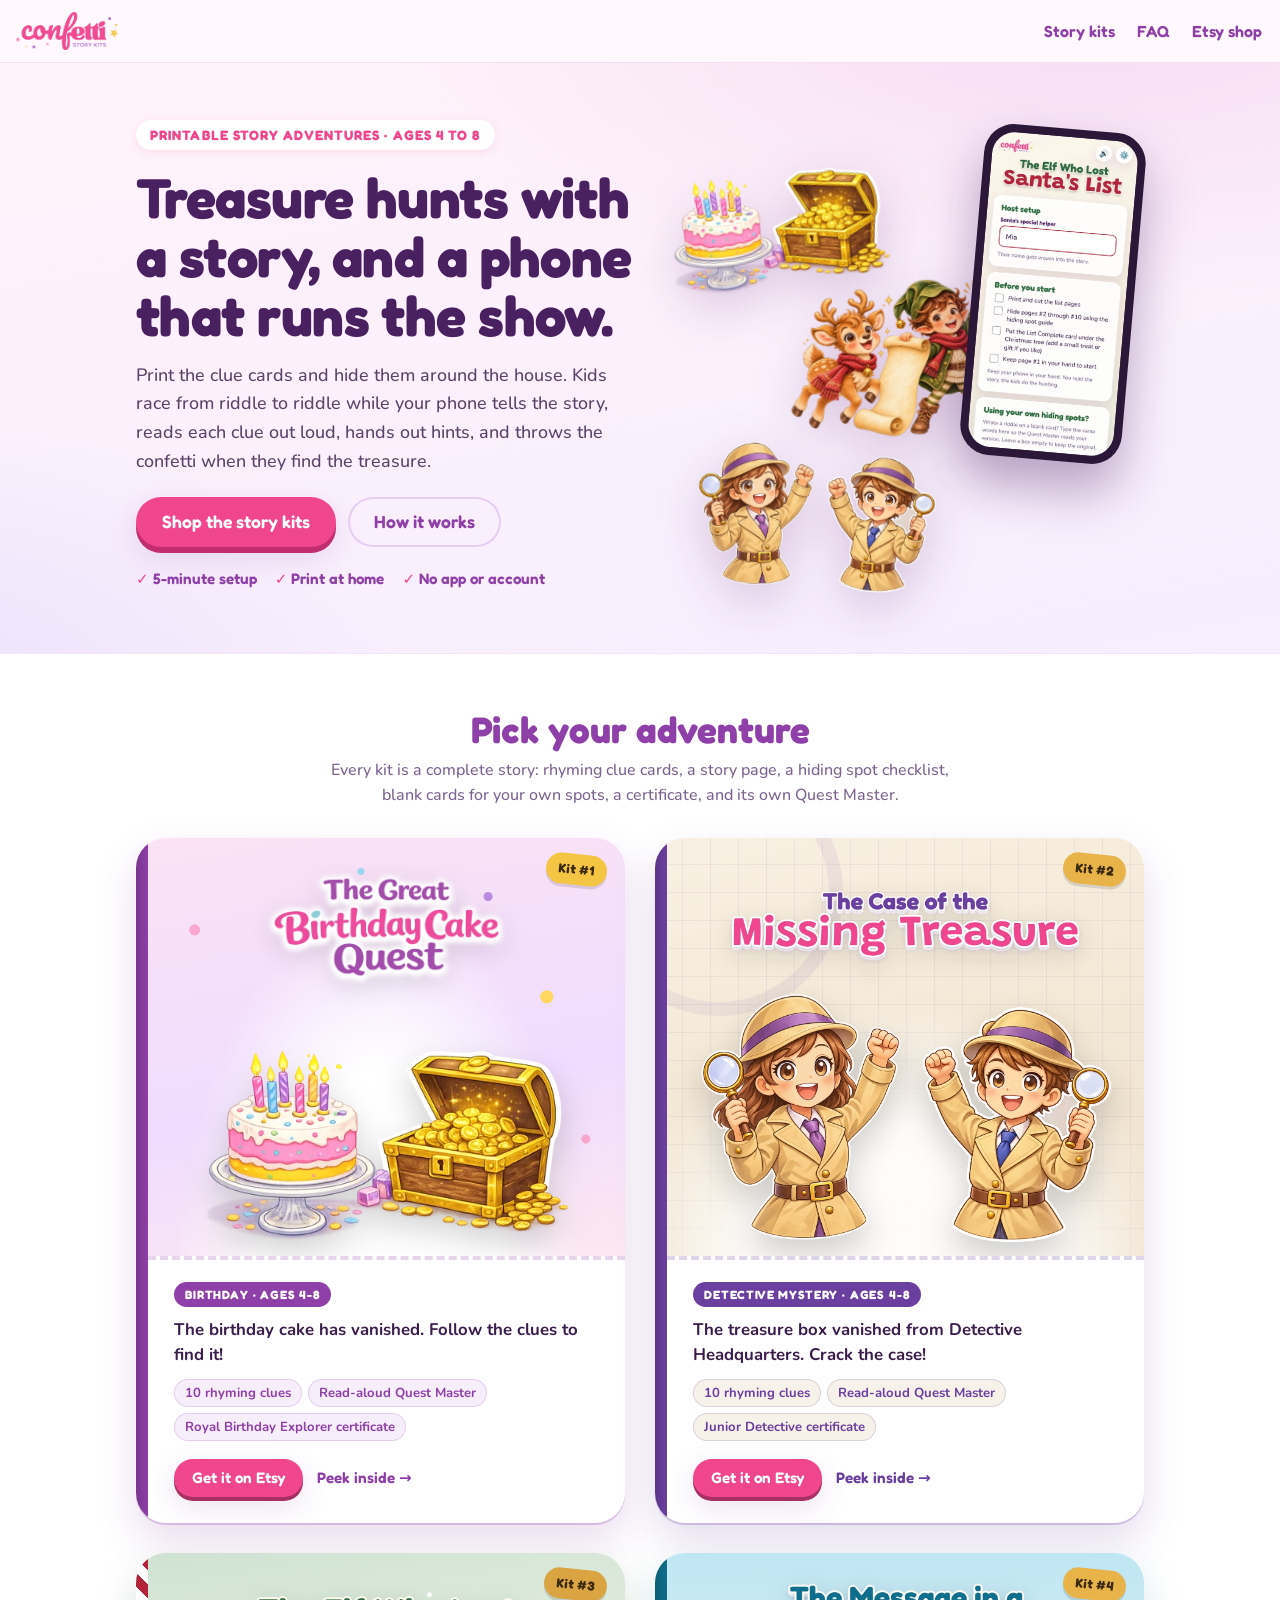
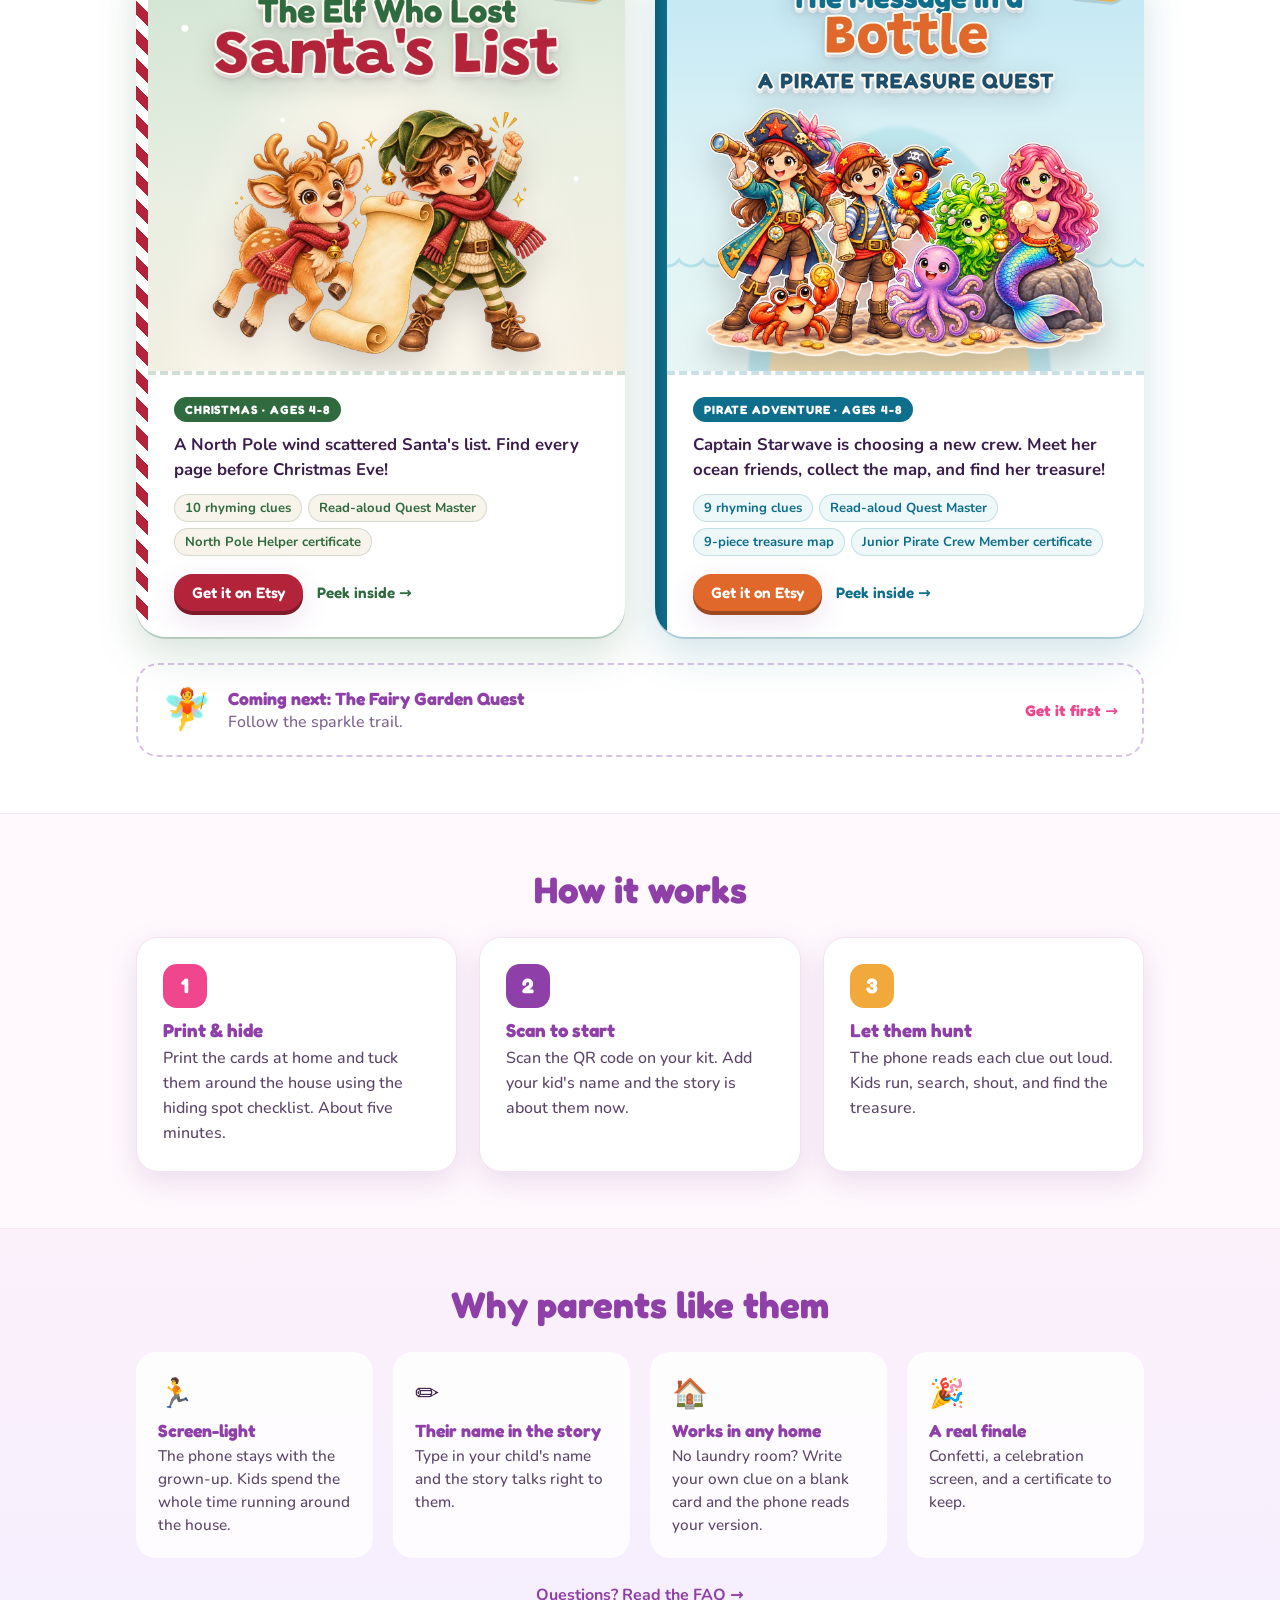
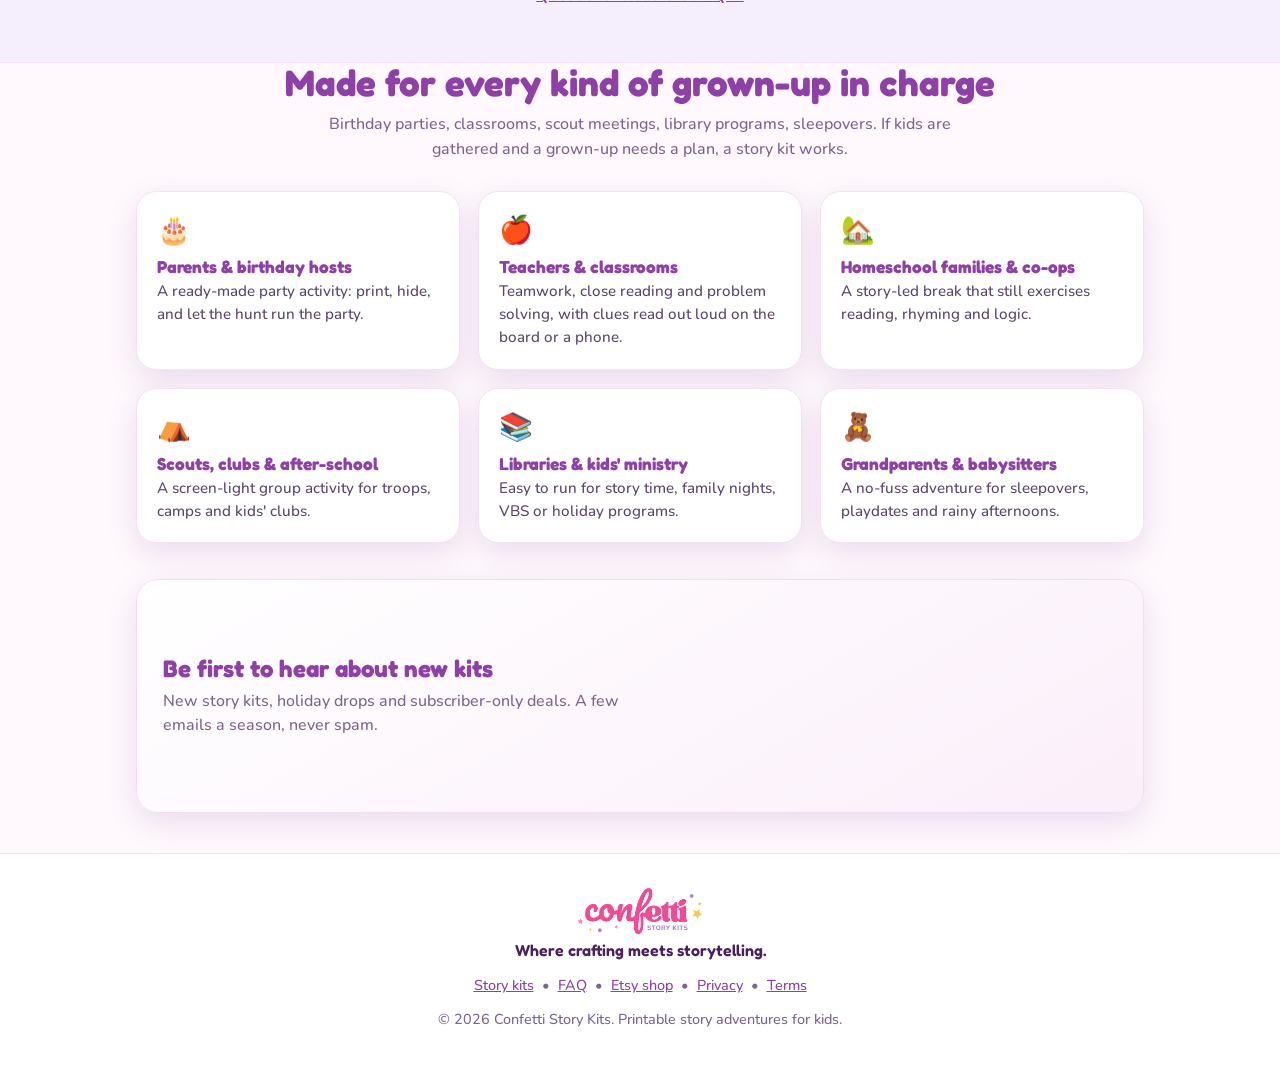
==== commit 238c11c2: "Storybook-cover kit cards on homepage Co-Authored-By: Claude Opus 5.5 <noreply@anthropic.com> Claude" ====
--- a/index.html
+++ b/index.html
@@ -37,52 +37,69 @@
     <section class="band" id="kits"><div class="wrap">
       <h2 class="section-title">Pick your adventure</h2>
       <p class="section-sub">Every kit is a complete story: rhyming clue cards, a story page, a hiding spot checklist, blank cards for your own spots, a certificate, and its own Quest Master.</p>
-      <div class="kits2">
-      <article class="kit" style="--k1:#8e3fa8;--k2:#f0468e;--ks:#f3e6fb;--kg:#f4c542">
-        <a class="kit-art" href="kits/birthday-cake/"><img src="quests/birthday-cake/img/cake-chest.webp" alt="The Great Birthday Cake Quest printable kit art" loading="lazy"></a>
-        <div class="kit-body">
-          <span class="kit-chip">Birthday</span>
-          <h3><a href="kits/birthday-cake/">The Great Birthday Cake Quest</a></h3>
-          <p>The birthday cake has vanished. Follow the clues to find it!</p>
-          <p class="kit-meta">Kit #1 · Ages 4-8 · Instant download</p>
+      <div class="kits3">
+      <article class="kit3 scene-birthday" style="--k1:#8e3fa8;--k2:#f0468e;--ks:#f3e6fb;--kg:#f4c542">
+        <a class="kit3-scene" href="kits/birthday-cake/" aria-label="The Great Birthday Cake Quest: peek inside">
+          <span class="kit3-num">Kit #1</span>
+          <img class="kit3-title" src="quests/birthday-cake/img/title.webp" alt="The Great Birthday Cake Quest">
+          <img class="kit3-art" src="quests/birthday-cake/img/cake-chest.webp" alt="" loading="lazy">
+        </a>
+        <div class="kit3-body">
+          <span class="kit-chip">Birthday · ages 4-8</span>
+          <h3 class="sr"><a href="kits/birthday-cake/">The Great Birthday Cake Quest</a></h3>
+          <p class="kit3-lead">The birthday cake has vanished. Follow the clues to find it!</p>
+          <ul class="kit3-pills"><li>10 rhyming clues</li><li>Read-aloud Quest Master</li><li>Royal Birthday Explorer certificate</li></ul>
           <div class="actions"><a class="btn small" href="https://confettistorykits.etsy.com/listing/4467229377/birthday-treasure-hunt-printable-for" rel="noopener">Get it on Etsy</a><a class="btn ghost small" href="kits/birthday-cake/">Peek inside →</a></div>
         </div>
       </article>
-      <article class="kit" style="--k1:#6b3fa0;--k2:#f0468e;--ks:#f4ecdf;--kg:#e8b44a">
-        <a class="kit-art" href="kits/missing-treasure/"><img src="quests/missing-treasure/img/duo.webp" alt="The Case of the Missing Treasure printable kit art" loading="lazy"></a>
-        <div class="kit-body">
-          <span class="kit-chip">Detective mystery</span>
-          <h3><a href="kits/missing-treasure/">The Case of the Missing Treasure</a></h3>
-          <p>The treasure box vanished from Detective Headquarters. Crack the case!</p>
-          <p class="kit-meta">Kit #2 · Ages 4-8 · Instant download</p>
+      <article class="kit3 scene-detective" style="--k1:#6b3fa0;--k2:#f0468e;--ks:#f4ecdf;--kg:#e8b44a">
+        <a class="kit3-scene" href="kits/missing-treasure/" aria-label="The Case of the Missing Treasure: peek inside">
+          <span class="kit3-num">Kit #2</span>
+          <img class="kit3-title" src="quests/missing-treasure/img/title.webp" alt="The Case of the Missing Treasure">
+          <img class="kit3-art" src="quests/missing-treasure/img/duo.webp" alt="" loading="lazy">
+        </a>
+        <div class="kit3-body">
+          <span class="kit-chip">Detective mystery · ages 4-8</span>
+          <h3 class="sr"><a href="kits/missing-treasure/">The Case of the Missing Treasure</a></h3>
+          <p class="kit3-lead">The treasure box vanished from Detective Headquarters. Crack the case!</p>
+          <ul class="kit3-pills"><li>10 rhyming clues</li><li>Read-aloud Quest Master</li><li>Junior Detective certificate</li></ul>
           <div class="actions"><a class="btn small" href="https://confettistorykits.etsy.com/listing/4611065021/detective-treasure-hunt-printable-for" rel="noopener">Get it on Etsy</a><a class="btn ghost small" href="kits/missing-treasure/">Peek inside →</a></div>
         </div>
       </article>
-      <article class="kit" style="--k1:#2f6b3f;--k2:#b3243a;--ks:#f6efe3;--kg:#d9a441">
-        <a class="kit-art" href="kits/elf-santas-list/"><img src="quests/elf-santas-list/img/duo.webp" alt="The Elf Who Lost Santa&#x27;s List printable kit art" loading="lazy"></a>
-        <div class="kit-body">
-          <span class="kit-chip">Christmas</span>
-          <h3><a href="kits/elf-santas-list/">The Elf Who Lost Santa&#x27;s List</a></h3>
-          <p>A North Pole wind scattered Santa&#x27;s list. Find every page before Christmas Eve!</p>
-          <p class="kit-meta">Kit #3 · Ages 4-8 · Instant download</p>
+      <article class="kit3 scene-christmas" style="--k1:#2f6b3f;--k2:#b3243a;--ks:#f6efe3;--kg:#d9a441">
+        <a class="kit3-scene" href="kits/elf-santas-list/" aria-label="The Elf Who Lost Santa&#x27;s List: peek inside">
+          <span class="kit3-num">Kit #3</span>
+          <img class="kit3-title" src="quests/elf-santas-list/img/title.webp" alt="The Elf Who Lost Santa&#x27;s List">
+          <img class="kit3-art" src="quests/elf-santas-list/img/duo.webp" alt="" loading="lazy">
+        </a>
+        <div class="kit3-body">
+          <span class="kit-chip">Christmas · ages 4-8</span>
+          <h3 class="sr"><a href="kits/elf-santas-list/">The Elf Who Lost Santa&#x27;s List</a></h3>
+          <p class="kit3-lead">A North Pole wind scattered Santa&#x27;s list. Find every page before Christmas Eve!</p>
+          <ul class="kit3-pills"><li>10 rhyming clues</li><li>Read-aloud Quest Master</li><li>North Pole Helper certificate</li></ul>
           <div class="actions"><a class="btn small" href="https://confettistorykits.etsy.com/listing/4611081279/elf-scavenger-hunt-game-santas-list" rel="noopener">Get it on Etsy</a><a class="btn ghost small" href="kits/elf-santas-list/">Peek inside →</a></div>
         </div>
       </article>
-      <article class="kit" style="--k1:#0e6e8c;--k2:#e0682b;--ks:#e6f5f6;--kg:#e8b44a">
-        <a class="kit-art" href="kits/message-in-a-bottle/"><img src="quests/message-in-a-bottle/img/crew.webp" alt="The Message in a Bottle printable kit art" loading="lazy"></a>
-        <div class="kit-body">
-          <span class="kit-chip">Pirate adventure</span>
-          <h3><a href="kits/message-in-a-bottle/">The Message in a Bottle</a></h3>
-          <p>Captain Starwave is choosing a new crew. Meet her ocean friends, collect the map, and find her treasure!</p>
-          <p class="kit-meta">Kit #4 · Ages 4-8 · Instant download</p>
+      <article class="kit3 scene-pirate" style="--k1:#0e6e8c;--k2:#e0682b;--ks:#e6f5f6;--kg:#e8b44a">
+        <a class="kit3-scene" href="kits/message-in-a-bottle/" aria-label="The Message in a Bottle: peek inside">
+          <span class="kit3-num">Kit #4</span>
+          <img class="kit3-title" src="quests/message-in-a-bottle/img/title.webp" alt="The Message in a Bottle">
+          <img class="kit3-art" src="quests/message-in-a-bottle/img/crew.webp" alt="" loading="lazy">
+        </a>
+        <div class="kit3-body">
+          <span class="kit-chip">Pirate adventure · ages 4-8</span>
+          <h3 class="sr"><a href="kits/message-in-a-bottle/">The Message in a Bottle</a></h3>
+          <p class="kit3-lead">Captain Starwave is choosing a new crew. Meet her ocean friends, collect the map, and find her treasure!</p>
+          <ul class="kit3-pills"><li>9 rhyming clues</li><li>Read-aloud Quest Master</li><li>9-piece treasure map</li><li>Junior Pirate Crew Member certificate</li></ul>
           <div class="actions"><a class="btn small" href="https://confettistorykits.etsy.com" rel="noopener">Get it on Etsy</a><a class="btn ghost small" href="kits/message-in-a-bottle/">Peek inside →</a></div>
         </div>
       </article>
-      <article class="kit soon">
-        <div class="kit-art"><span class="emoji">🧚</span></div>
-        <div class="kit-body"><span class="kit-chip">Coming soon</span><h3>The Fairy Garden Quest</h3><p>Follow the sparkle trail.</p></div>
-      </article>
       </div>
+      <a class="soon3" href="#join">
+        <span class="soon3-emoji">🧚</span>
+        <span><b>Coming next: The Fairy Garden Quest</b><br>Follow the sparkle trail.</span>
+        <span class="soon3-cta">Get it first →</span>
+      </a>
     </div></section>
 
     <section class="wrap" id="how">
--- a/assets/css/site.css
+++ b/assets/css/site.css
@@ -318,3 +318,90 @@
 @media (max-width: 480px) { .who { grid-template-columns: 1fr; } }
 
 .screen > img.title-art { max-height: 230px; width: auto; max-width: min(420px, 92%); object-fit: contain; }
+
+/* ---------- Storefront v3: storybook kit covers ---------- */
+.kits3 { display: grid; grid-template-columns: repeat(2, minmax(0, 1fr)); gap: 30px; }
+.kit3 { display: flex; flex-direction: column; background: #fff; border-radius: 30px; overflow: hidden; position: relative;
+  box-shadow: 0 2px 0 color-mix(in srgb, var(--k1) 25%, transparent), 0 18px 40px color-mix(in srgb, var(--k1) 18%, transparent);
+  transition: transform .25s ease, box-shadow .25s ease; }
+.kit3::before { content: ""; position: absolute; inset: 0 auto 0 0; width: 12px; z-index: 2;
+  background: linear-gradient(90deg, color-mix(in srgb, var(--k1) 85%, #000), var(--k1)); }
+.kit3:hover { transform: translateY(-6px) rotate(-.4deg); box-shadow: 0 24px 50px color-mix(in srgb, var(--k1) 26%, transparent); }
+.kit3-scene { position: relative; display: flex; flex-direction: column; align-items: center; gap: 6px;
+  padding: 30px 26px 0 38px; min-height: 380px; text-decoration: none; overflow: hidden; }
+.kit3-title { width: 84%; height: 118px; object-fit: contain; position: relative; z-index: 1;
+  filter: drop-shadow(0 3px 0 rgba(255,255,255,.9)) drop-shadow(0 6px 12px rgba(0,0,0,.12)); }
+.kit-title-text { font: 700 2rem var(--display); color: var(--k1); text-align: center; }
+.kit3-art { width: 100%; height: 250px; object-fit: contain; object-position: 50% 100%; margin-top: auto; margin-bottom: 14px; position: relative; z-index: 1;
+  filter: drop-shadow(0 14px 16px rgba(0,0,0,.18)); transition: transform .35s ease; transform-origin: 50% 100%; }
+.kit3:hover .kit3-art { transform: scale(1.05); }
+.kit3-num { position: absolute; top: 16px; right: 18px; z-index: 2; font: 700 .8rem var(--display); letter-spacing: .05em;
+  background: var(--kg); color: #3b2a10; padding: 8px 12px; border-radius: 999px; transform: rotate(6deg); box-shadow: 0 3px 0 rgba(0,0,0,.12); }
+.kit3-body { padding: 22px 26px 26px 38px; display: flex; flex-direction: column; gap: 10px; flex: 1;
+  border-top: 4px dashed color-mix(in srgb, var(--k1) 22%, transparent); }
+.kit3 h3 { font-size: 1.45rem; color: var(--k1); }
+.kit3 h3 a { color: inherit; text-decoration: none; }
+.kit3 p { margin: 0; color: #5b4469; line-height: 1.5; }
+.kit3-pills { list-style: none; padding: 0; margin: 2px 0 0; display: flex; flex-wrap: wrap; gap: 6px; }
+.kit3-pills li { font-size: .82rem; font-weight: 700; color: var(--k1); background: color-mix(in srgb, var(--ks) 70%, #fff);
+  border: 1px solid color-mix(in srgb, var(--k1) 18%, transparent); padding: 4px 10px; border-radius: 999px; }
+.kit3 .actions { display: flex; gap: 10px; flex-wrap: wrap; margin-top: auto; padding-top: 8px; align-items: center; }
+.kit3 .btn { background: var(--k2); box-shadow: 0 4px 0 color-mix(in srgb, var(--k2) 70%, #000), var(--shadow); }
+.kit3 .btn.ghost { background: transparent; color: var(--k1); box-shadow: none; padding-left: 4px; }
+
+/* scenes: each kit gets its own world */
+.scene-default .kit3-scene { background: radial-gradient(circle at 50% 30%, #fff, var(--ks) 75%); }
+.scene-birthday .kit3-scene {
+  background:
+    radial-gradient(circle at 12% 22%, #f9a8cf 0 5px, transparent 6px),
+    radial-gradient(circle at 84% 38%, #ffd75e 0 6px, transparent 7px),
+    radial-gradient(circle at 22% 70%, #9ad8f5 0 5px, transparent 6px),
+    radial-gradient(circle at 72% 14%, #b78be0 0 4px, transparent 5px),
+    radial-gradient(circle at 92% 72%, #f9a8cf 0 4px, transparent 5px),
+    radial-gradient(circle at 46% 8%, #9ad8f5 0 3px, transparent 4px),
+    radial-gradient(ellipse at 50% 110%, #fff 0 35%, transparent 60%),
+    linear-gradient(170deg, #fbe3f4 0%, #efdcff 60%, #fde7f1 100%); }
+.scene-detective .kit3-scene {
+  background:
+    radial-gradient(circle at 50% 105%, rgba(255,255,255,.9) 0 30%, transparent 55%),
+    repeating-linear-gradient(0deg, transparent 0 27px, rgba(107,63,160,.07) 27px 28px),
+    repeating-linear-gradient(90deg, transparent 0 27px, rgba(107,63,160,.07) 27px 28px),
+    linear-gradient(165deg, #f8f0e2, #efe2cc); }
+.scene-detective .kit3-scene::after { content: ""; position: absolute; width: 220px; height: 220px; left: -60px; top: -70px;
+  border: 14px solid rgba(107,63,160,.08); border-radius: 50%; }
+.scene-christmas .kit3-scene {
+  background:
+    radial-gradient(circle at 10% 18%, #fff 0 3px, transparent 4px),
+    radial-gradient(circle at 30% 40%, #fff 0 2px, transparent 3px),
+    radial-gradient(circle at 78% 26%, #fff 0 3px, transparent 4px),
+    radial-gradient(circle at 90% 54%, #fff 0 2px, transparent 3px),
+    radial-gradient(circle at 60% 10%, #fff 0 2px, transparent 3px),
+    radial-gradient(ellipse at 50% 120%, #fbf6ec 0 45%, transparent 65%),
+    linear-gradient(170deg, #cfe3d3 0%, #e9efe2 50%, #f6efe3 100%); }
+.scene-christmas .kit3::before, .scene-christmas.kit3::before {
+  background: repeating-linear-gradient(45deg, #b3243a 0 10px, #fff 10px 20px); }
+.scene-pirate .kit3-scene {
+  background:
+    radial-gradient(ellipse at 50% 112%, #f3dfb6 0 38%, transparent 39%),
+    radial-gradient(ellipse at 50% 112%, #bfe8ee 0 44%, transparent 45%),
+    linear-gradient(180deg, #bfe6f3 0%, #dff3f6 55%, #e7f6f4 100%); }
+.scene-pirate .kit3-scene::after { content: ""; position: absolute; left: 0; right: 0; bottom: 92px; height: 24px; opacity: .45;
+  background: radial-gradient(circle at 12px -4px, transparent 13px, #7fcbdc 14px 16px, transparent 17px) 0 0 / 24px 24px repeat-x; }
+
+.soon3 { margin-top: 26px; display: flex; align-items: center; gap: 16px; padding: 18px 24px; border-radius: 22px;
+  border: 2px dashed #d9c2e4; background: #fff; color: var(--muted); text-decoration: none; }
+.soon3:hover { border-color: var(--purple); }
+.soon3 b { color: var(--purple); font-family: var(--display); font-size: 1.1rem; }
+.soon3-emoji { font-size: 40px; flex: none; }
+.soon3-cta { margin-left: auto; font: 700 .95rem var(--display); color: var(--pink); white-space: nowrap; }
+@media (max-width: 820px) {
+  .kits3 { grid-template-columns: 1fr; gap: 24px; }
+  .kit3-scene { min-height: 320px; padding: 26px 18px 0 30px; }
+  .kit3-body { padding: 20px 20px 24px 30px; }
+  .soon3 { flex-wrap: wrap; }
+  .soon3-cta { margin-left: 0; }
+}
+
+.kit3 .sr { position: absolute; width: 1px; height: 1px; overflow: hidden; clip: rect(0 0 0 0); white-space: nowrap; }
+.kit3 .kit3-lead { font-size: 1.05rem; font-weight: 700; color: var(--ink); }
+@media (max-width: 820px) { .kit3-title { height: 96px; } .kit3-art { height: 210px; } }
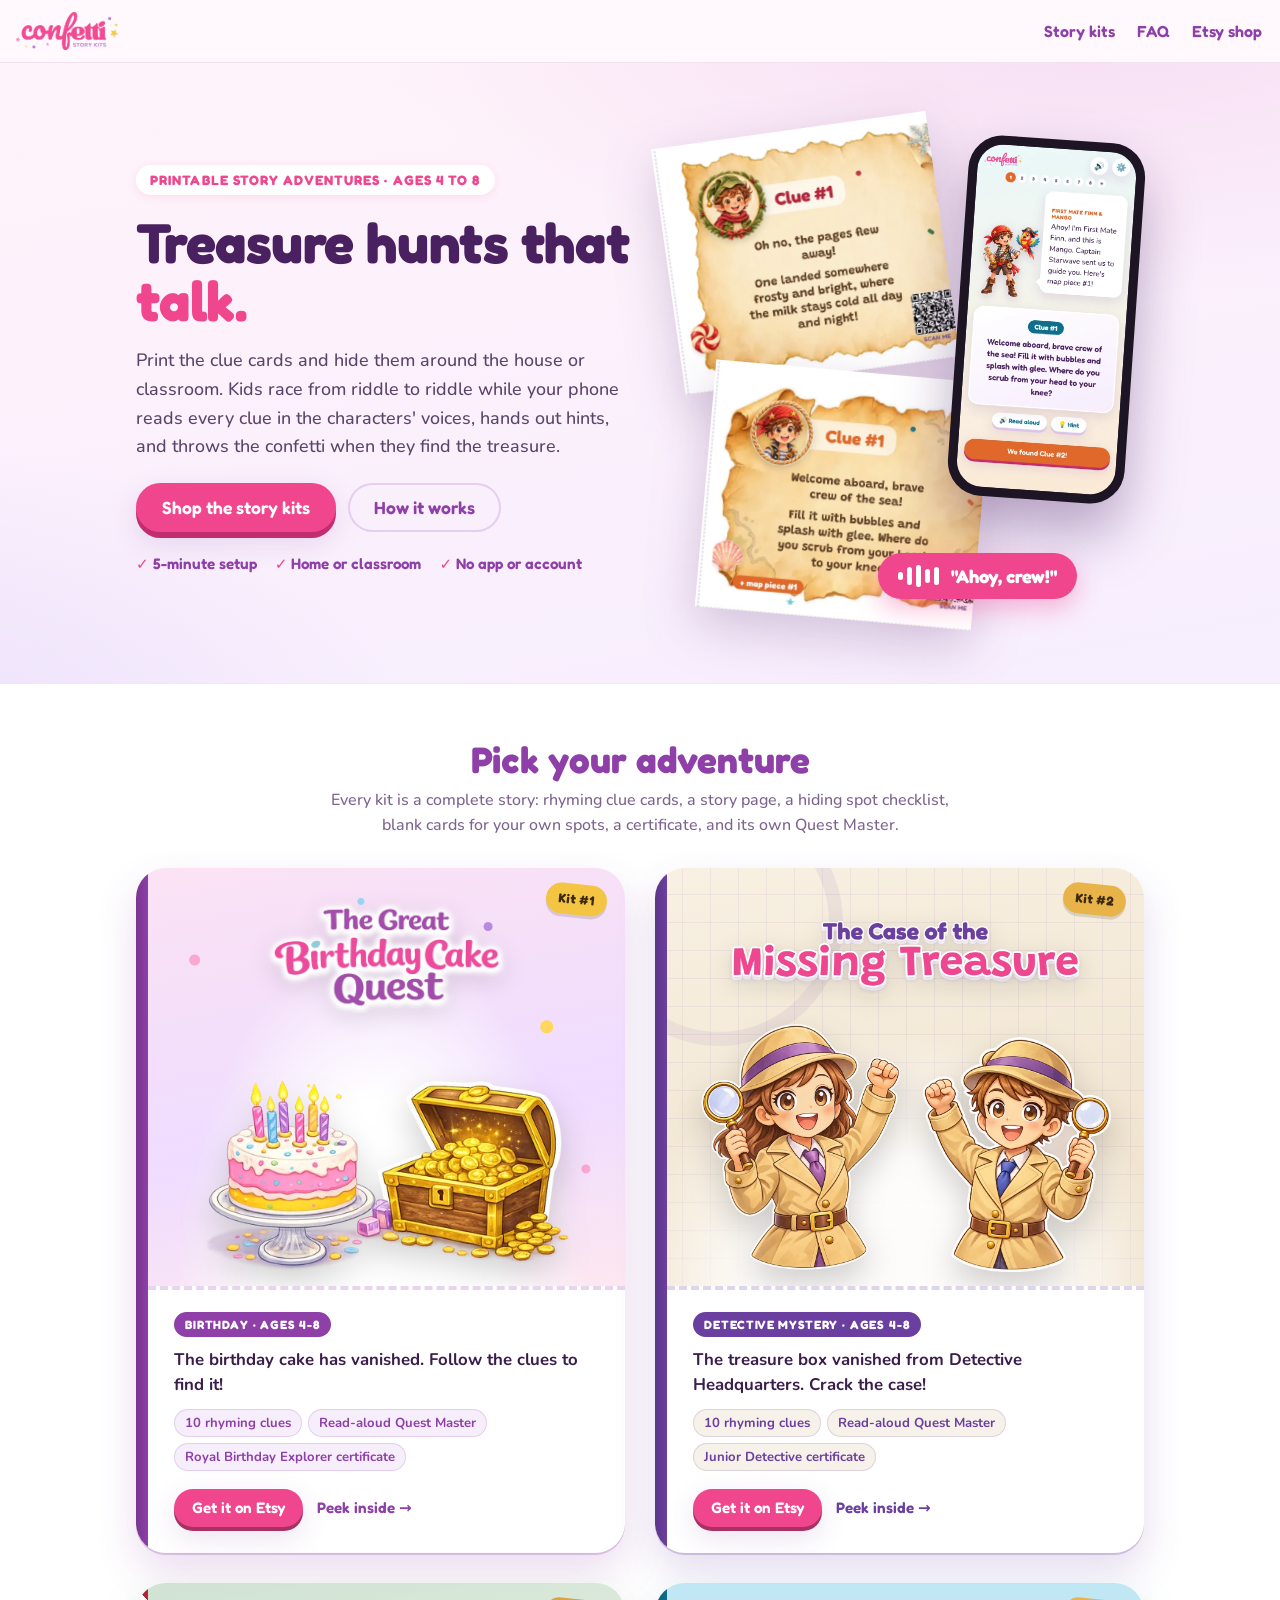
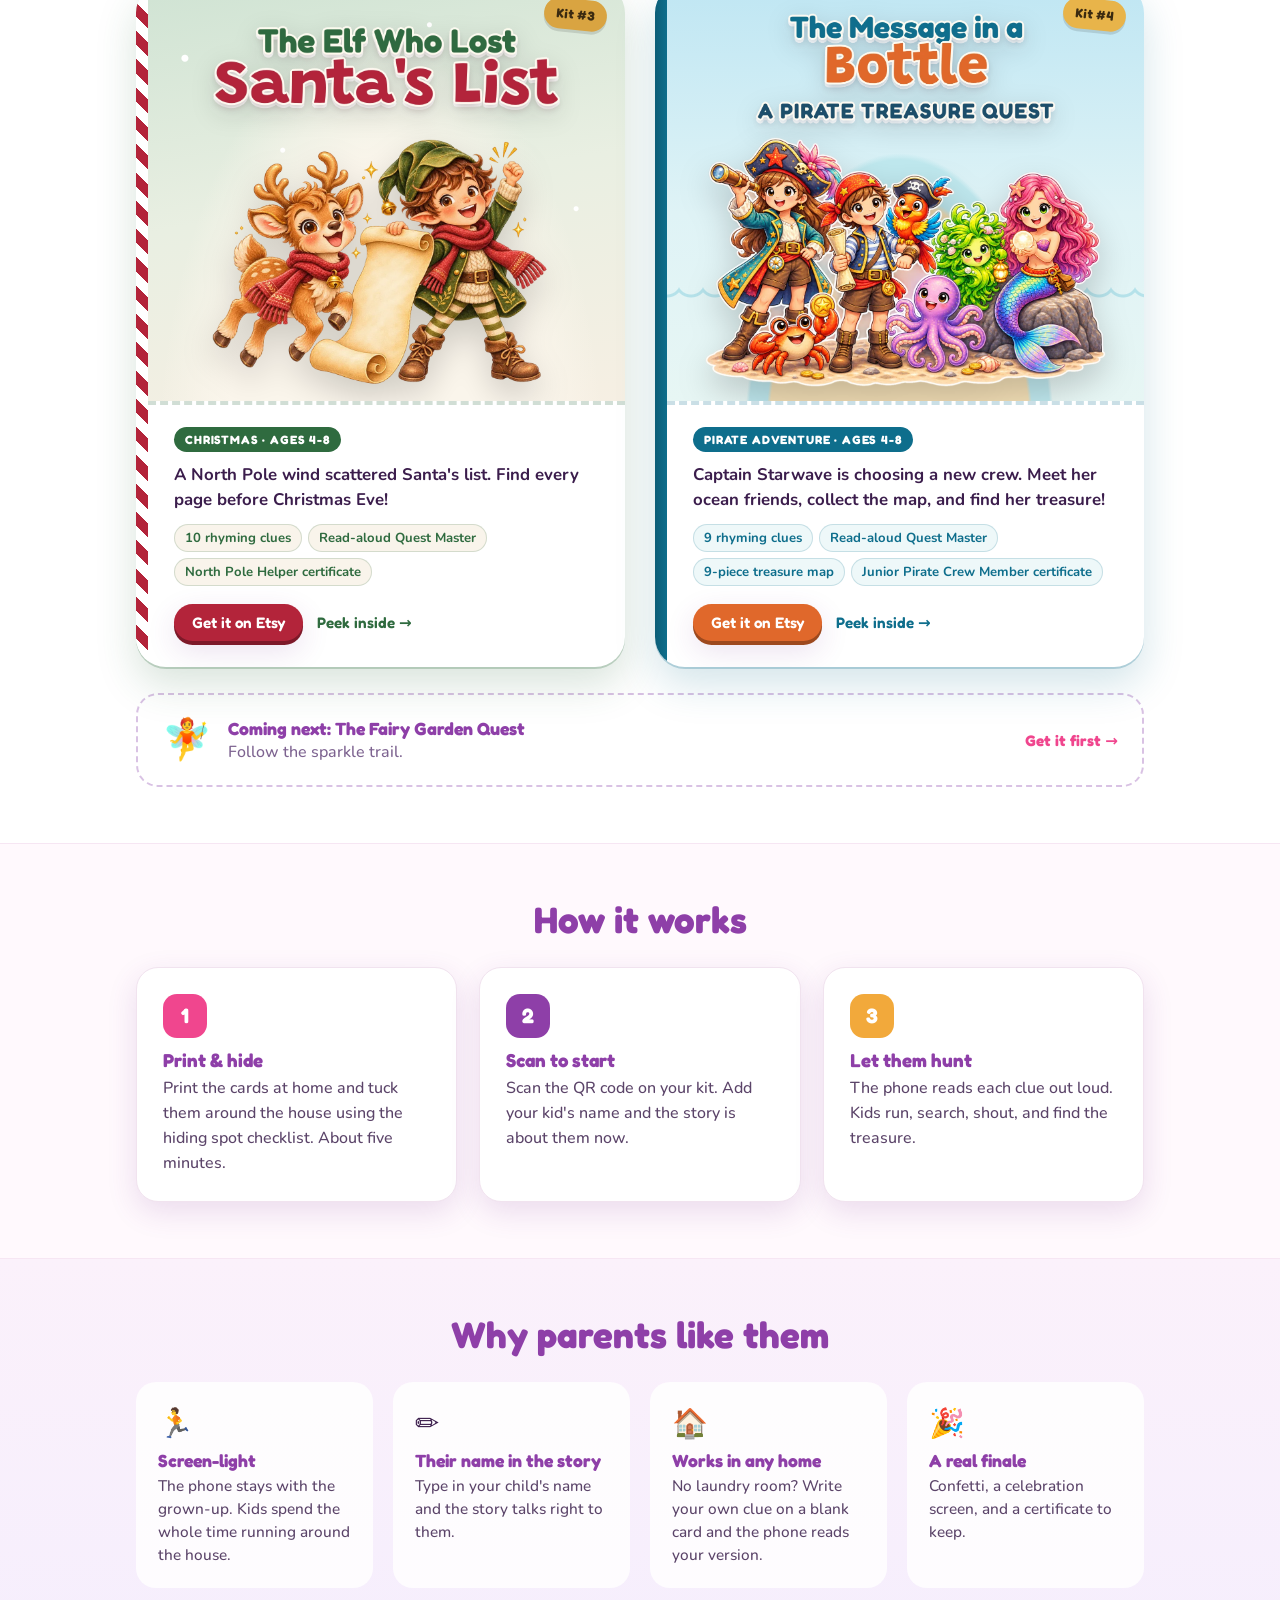
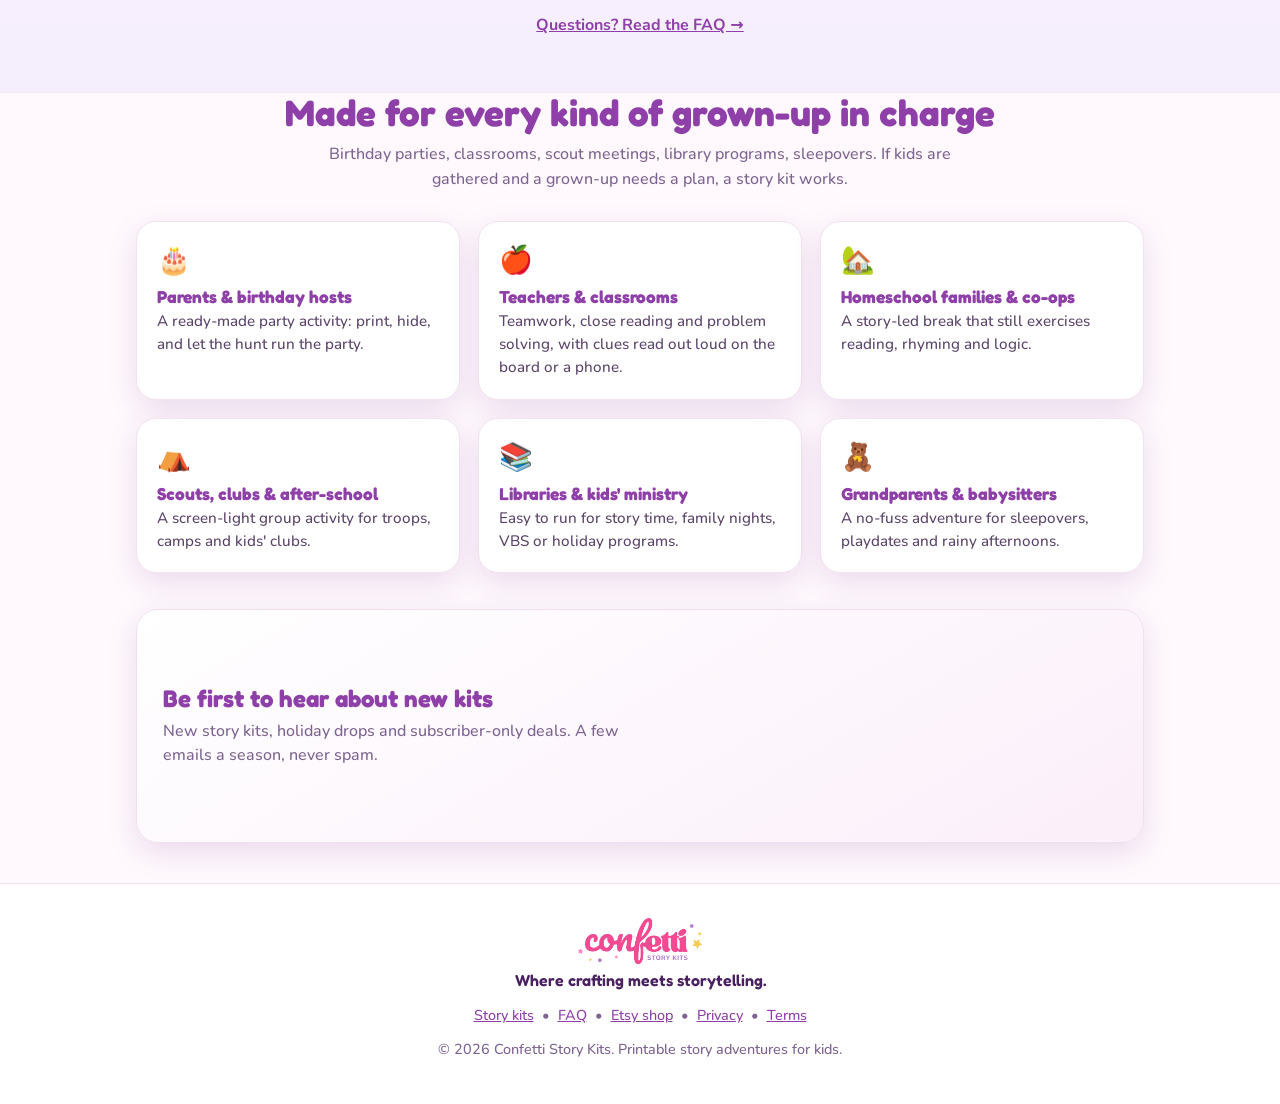
==== commit 7e2eaca3: "Homepage hero: treasure hunts that talk, printed cards and talking phone Co-Authored-By: Claude Opus" ====
--- a/index.html
+++ b/index.html
@@ -4,14 +4,14 @@
   <meta charset="utf-8">
   <meta name="viewport" content="width=device-width, initial-scale=1">
   <title>Confetti Story Kits | Printable Treasure Hunts for Kids, Parties &amp; Classrooms</title>
-  <meta name="description" content="Printable treasure hunts for kids ages 4 to 8, for parties, classrooms, homeschool, scouts and kids&#x27; clubs. Print the clue cards, hide them, and a phone Quest Master reads the riddles and gives hints. Birthday, detective and Christmas kits.">
+  <meta name="description" content="Printable treasure hunts for kids ages 4 to 8, for parties, classrooms, homeschool, scouts and kids&#x27; clubs. Print the clue cards, hide them, and a phone Quest Master reads the riddles and gives hints. Birthday, detective, Christmas and pirate kits.">
   <link rel="canonical" href="https://confettistorykits.com/">
   <meta name="theme-color" content="#f0468e">
   <link rel="icon" href="assets/img/favicon.png">
   <meta property="og:type" content="website">
   <meta property="og:site_name" content="Confetti Story Kits">
   <meta property="og:title" content="Confetti Story Kits | Printable Treasure Hunts for Kids, Parties &amp; Classrooms">
-  <meta property="og:description" content="Printable treasure hunts for kids ages 4 to 8, for parties, classrooms, homeschool, scouts and kids&#x27; clubs. Print the clue cards, hide them, and a phone Quest Master reads the riddles and gives hints. Birthday, detective and Christmas kits.">
+  <meta property="og:description" content="Printable treasure hunts for kids ages 4 to 8, for parties, classrooms, homeschool, scouts and kids&#x27; clubs. Print the clue cards, hide them, and a phone Quest Master reads the riddles and gives hints. Birthday, detective, Christmas and pirate kits.">
   <meta property="og:url" content="https://confettistorykits.com/">
   <meta property="og:image" content="https://confettistorykits.com/assets/img/og.png">
   <meta name="twitter:card" content="summary_large_image">
@@ -26,12 +26,17 @@
     <section class="hero2"><div class="wrap hero2-in">
       <div class="hero2-copy">
         <span class="eyebrow">Printable story adventures · ages 4 to 8</span>
-        <h1>Treasure hunts with a story, and a phone that runs the show.</h1>
-        <p>Print the clue cards and hide them around the house. Kids race from riddle to riddle while your phone tells the story, reads each clue out loud, hands out hints, and throws the confetti when they find the treasure.</p>
+        <h1>Treasure hunts that <em>talk.</em></h1>
+        <p>Print the clue cards and hide them around the house or classroom. Kids race from riddle to riddle while your phone reads every clue in the characters' voices, hands out hints, and throws the confetti when they find the treasure.</p>
         <div class="actions"><a class="btn" href="#kits">Shop the story kits</a><a class="btn ghost" href="#how">How it works</a></div>
-        <ul class="trust"><li>5-minute setup</li><li>Print at home</li><li>No app or account</li></ul>
+        <ul class="trust"><li>5-minute setup</li><li>Home or classroom</li><li>No app or account</li></ul>
       </div>
-      <div class="hero2-art"><img class="c0" src="quests/birthday-cake/img/cake-chest.webp" alt="" loading="lazy"><img class="c1" src="quests/missing-treasure/img/duo.webp" alt="" loading="lazy"><img class="c2" src="quests/elf-santas-list/img/duo.webp" alt="" loading="lazy"><div class="phone-mock"><img src="assets/img/phone-setup.webp" alt="The Quest Master on a phone"></div></div>
+      <div class="hero3-art">
+        <img class="h-card h-elf" src="assets/img/hero-card-elf.webp" alt="Printed Christmas clue card from Juniper the Elf">
+        <img class="h-card h-pir" src="assets/img/hero-card-pirate.webp" alt="Printed pirate clue card from First Mate Finn">
+        <div class="h-phone"><img src="assets/img/hero-phone.webp" alt="The Quest Master on a phone reading a pirate clue out loud"></div>
+        <div class="h-voice" aria-hidden="true"><span class="bars"><i></i><i></i><i></i><i></i><i></i></span>"Ahoy, crew!"</div>
+      </div>
     </div></section>
 
     <section class="band" id="kits"><div class="wrap">
@@ -91,7 +96,7 @@
           <h3 class="sr"><a href="kits/message-in-a-bottle/">The Message in a Bottle</a></h3>
           <p class="kit3-lead">Captain Starwave is choosing a new crew. Meet her ocean friends, collect the map, and find her treasure!</p>
           <ul class="kit3-pills"><li>9 rhyming clues</li><li>Read-aloud Quest Master</li><li>9-piece treasure map</li><li>Junior Pirate Crew Member certificate</li></ul>
-          <div class="actions"><a class="btn small" href="https://confettistorykits.etsy.com" rel="noopener">Get it on Etsy</a><a class="btn ghost small" href="kits/message-in-a-bottle/">Peek inside →</a></div>
+          <div class="actions"><a class="btn small" href="https://confettistorykits.etsy.com/listing/4611614372/pirate-treasure-hunt-printable-for-kids" rel="noopener">Get it on Etsy</a><a class="btn ghost small" href="kits/message-in-a-bottle/">Peek inside →</a></div>
         </div>
       </article>
       </div>
--- a/assets/css/site.css
+++ b/assets/css/site.css
@@ -405,3 +405,31 @@
 .kit3 .sr { position: absolute; width: 1px; height: 1px; overflow: hidden; clip: rect(0 0 0 0); white-space: nowrap; }
 .kit3 .kit3-lead { font-size: 1.05rem; font-weight: 700; color: var(--ink); }
 @media (max-width: 820px) { .kit3-title { height: 96px; } .kit3-art { height: 210px; } }
+.speaker.wide img.char { width: 150px; }
+
+/* Hear the characters */
+.voices .voicegrid { display: flex; flex-wrap: wrap; gap: 12px; margin-top: 8px; }
+.voicebtn { display: inline-flex; align-items: center; gap: 10px; border: 2px solid var(--line, #eadcf2); background: #fff; border-radius: 999px; padding: 6px 18px 6px 6px; font: 700 1rem var(--display, Fredoka, sans-serif); color: var(--k1, #6b3fa0); cursor: pointer; transition: transform .15s ease, box-shadow .15s ease; }
+.voicebtn img { width: 46px; height: 46px; object-fit: contain; border-radius: 50%; }
+.voicebtn:hover { transform: translateY(-2px); box-shadow: 0 6px 16px rgba(0,0,0,.08); }
+.voicebtn.playing { background: var(--k1, #6b3fa0); color: #fff; border-color: transparent; }
+.modepick { display: flex; gap: 10px; flex-wrap: wrap; } .modepick .btn { flex: 1 1 140px; }
+
+/* hero v3: printed cards + talking phone */
+.hero2 h1 em { font-style: normal; color: var(--pink); }
+.hero3-art { position: relative; height: 500px; }
+.h-card { position: absolute; width: 58%; filter: drop-shadow(0 18px 26px rgba(74,33,96,.22)); }
+.h-elf { left: 0; top: 2%; transform: rotate(-8deg); }
+.h-pir { left: 8%; bottom: 0; transform: rotate(5deg); }
+.h-phone { position: absolute; right: 2%; top: 4%; width: 37%; padding: 9px; border-radius: 34px; background: #1d1424; box-shadow: 0 30px 56px rgba(60,20,90,.35); transform: rotate(4deg); z-index: 2; }
+.h-phone img { width: 100%; display: block; border-radius: 26px; }
+.h-voice { position: absolute; right: 14%; bottom: 4%; z-index: 3; display: inline-flex; align-items: center; gap: 12px; background: var(--pink); color: #fff; font: 700 1.15rem var(--display); padding: 12px 20px; border-radius: 999px; box-shadow: 0 10px 24px rgba(240,70,142,.35); }
+.h-voice .bars { display: inline-flex; gap: 4px; align-items: center; height: 22px; }
+.h-voice .bars i { width: 5px; border-radius: 3px; background: #fff; animation: eq 1s ease-in-out infinite; }
+.h-voice .bars i:nth-child(1) { height: 40%; } .h-voice .bars i:nth-child(2) { height: 80%; animation-delay: .1s; }
+.h-voice .bars i:nth-child(3) { height: 100%; animation-delay: .2s; } .h-voice .bars i:nth-child(4) { height: 60%; animation-delay: .3s; }
+.h-voice .bars i:nth-child(5) { height: 85%; animation-delay: .4s; }
+@keyframes eq { 50% { transform: scaleY(.45); } }
+@media (prefers-reduced-motion: reduce) { .h-voice .bars i { animation: none; } }
+@media (max-width: 820px) { .hero3-art { height: 400px; } }
+@media (max-width: 520px) { .hero3-art { height: 330px; } .h-voice { font-size: 1rem; right: 6%; } }
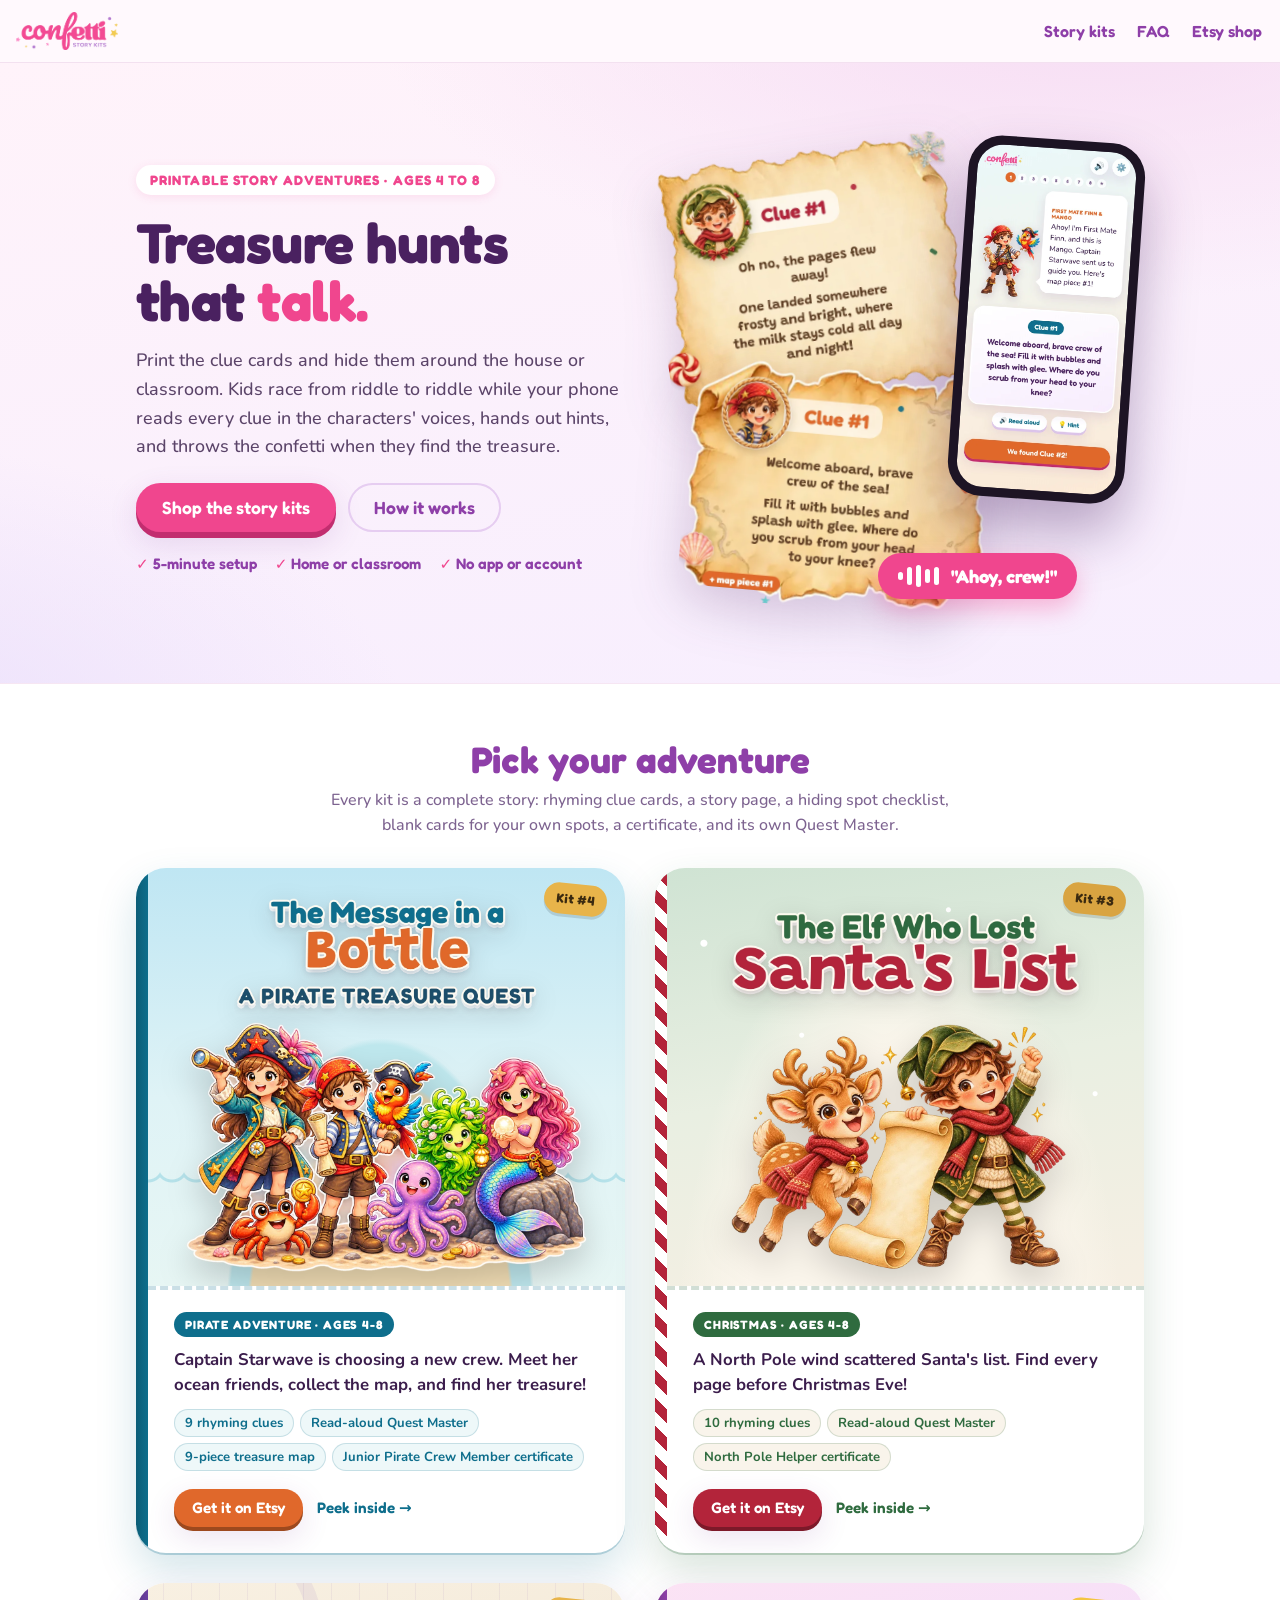
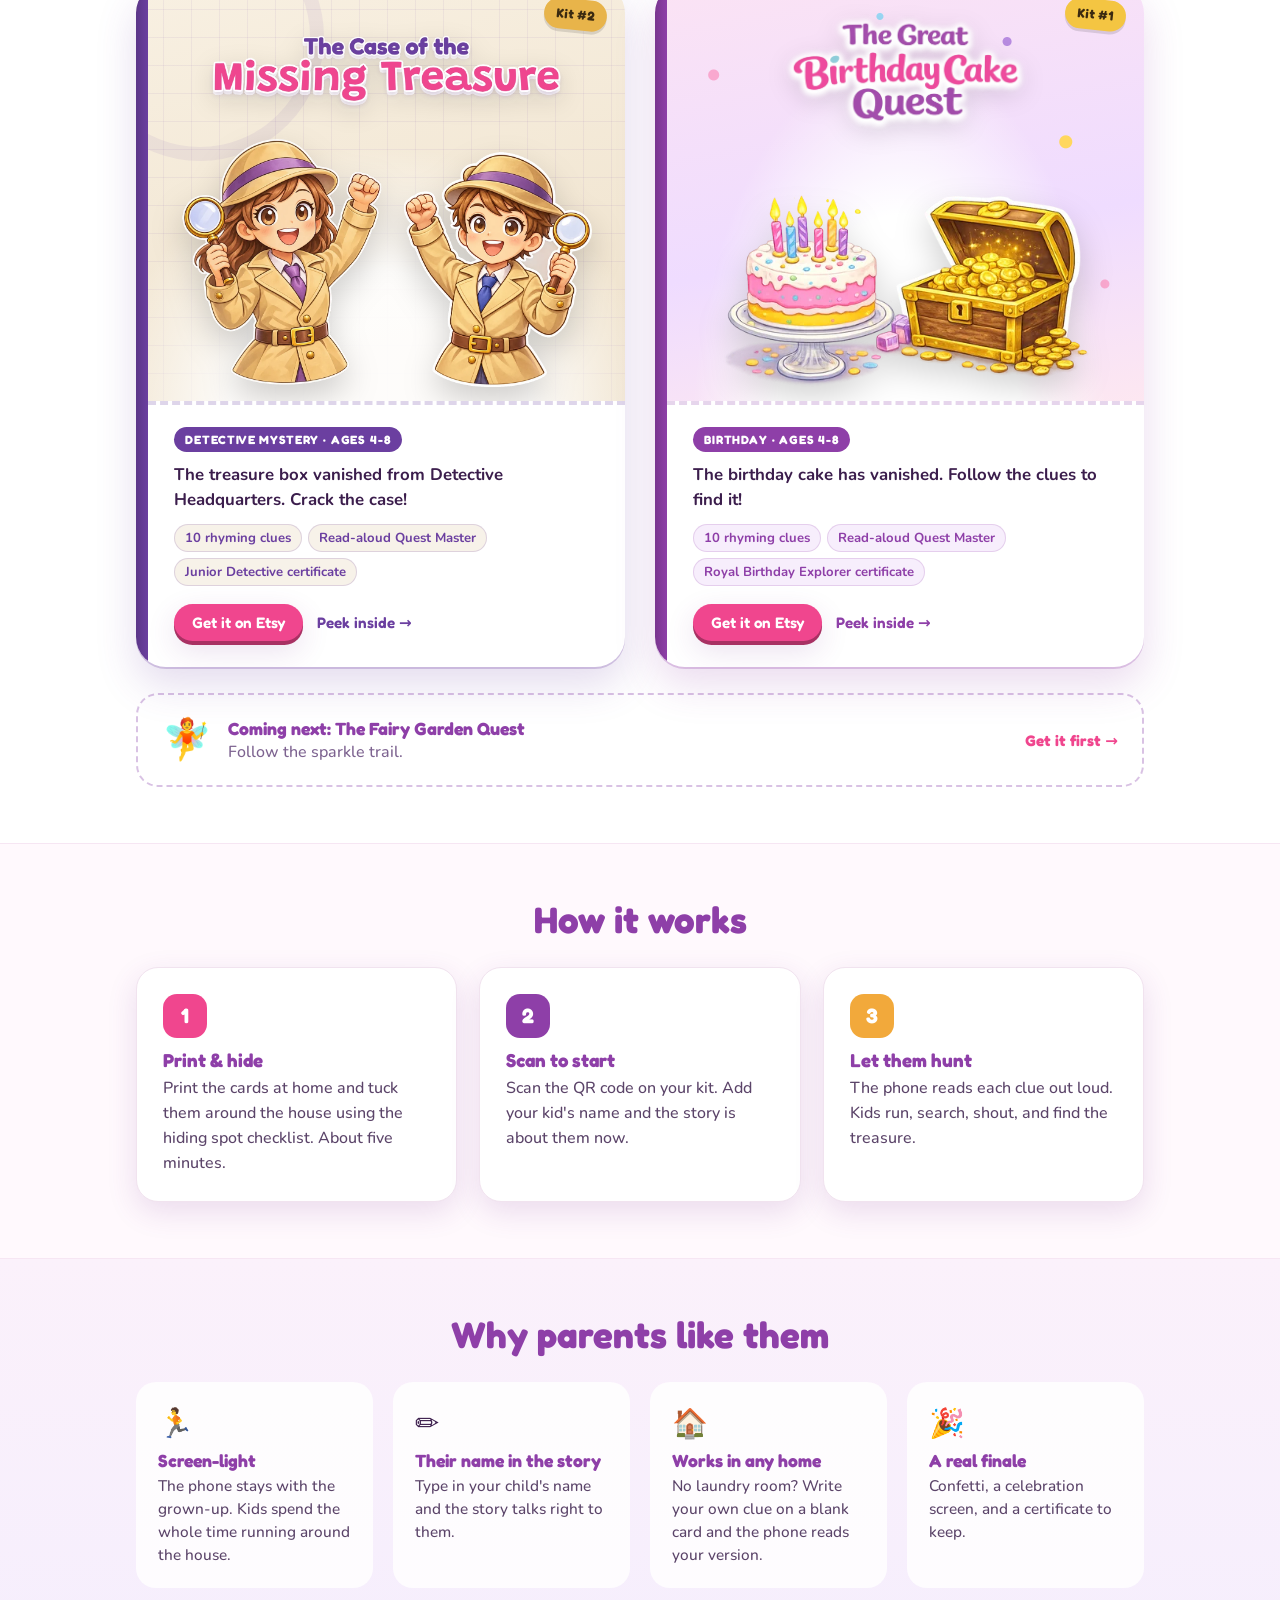
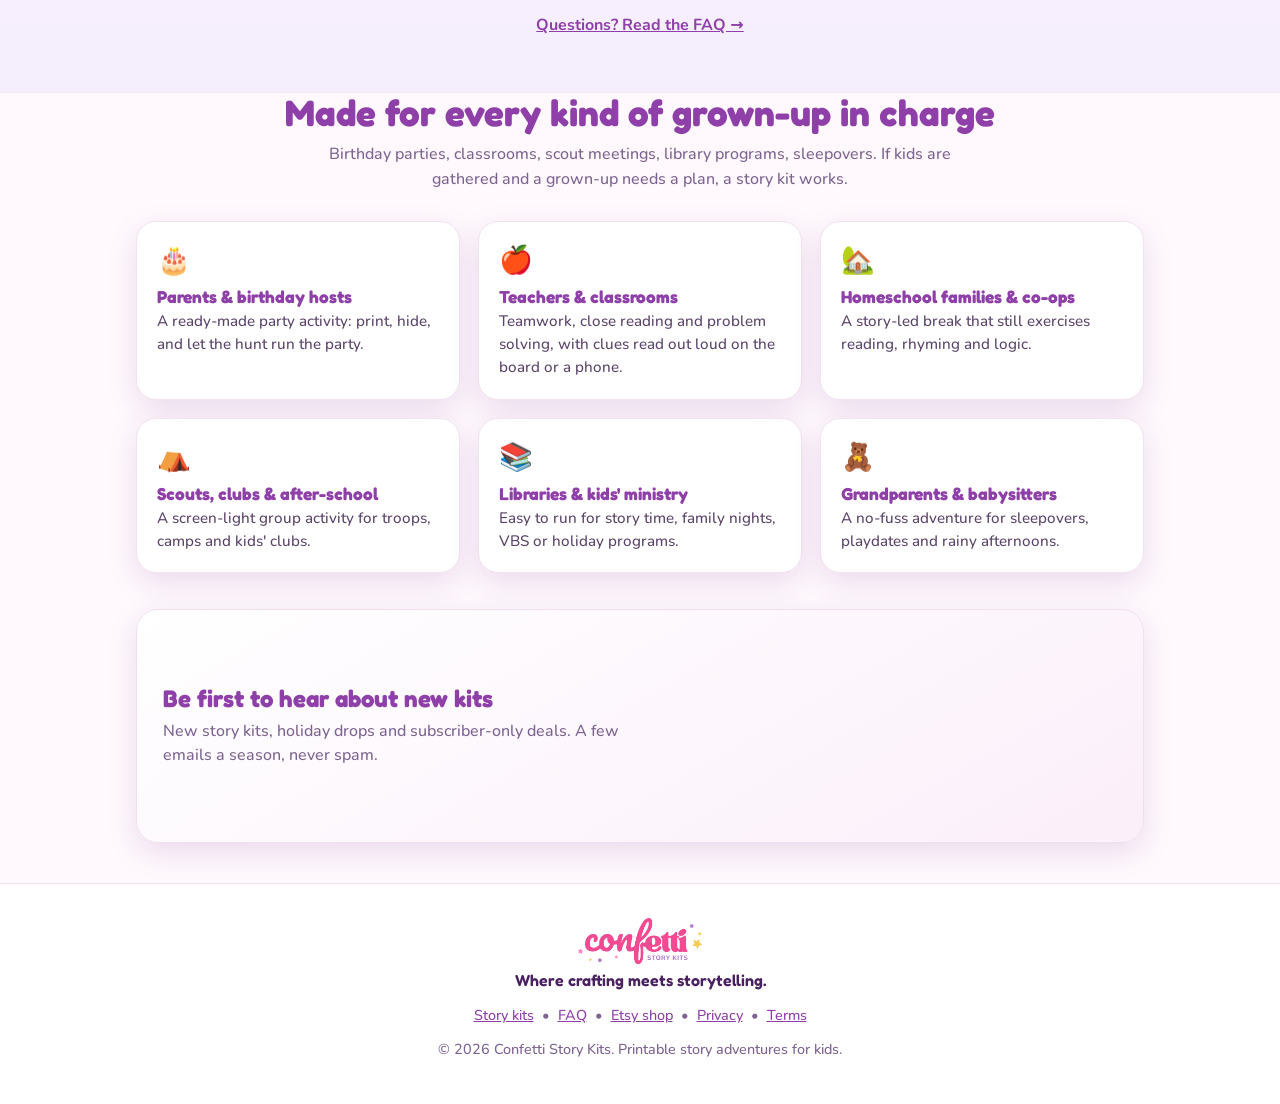
==== commit d8e7e0e2: "Hero: clean rendered clue cards (no QR), balanced headline; newest kits first Co-Authored-By: Claude" ====
--- a/index.html
+++ b/index.html
@@ -17,7 +17,7 @@
   <meta name="twitter:card" content="summary_large_image">
   <link rel="stylesheet" href="assets/css/fonts.css">
   <link rel="stylesheet" href="assets/css/site.css">
-  <script type="application/ld+json">[{"@context": "https://schema.org", "@type": "Organization", "name": "Confetti Story Kits", "url": "https://confettistorykits.com", "logo": "https://confettistorykits.com/assets/img/logo.webp", "sameAs": ["https://confettistorykits.etsy.com"], "slogan": "Where crafting meets storytelling"}, {"@context": "https://schema.org", "@type": "WebSite", "name": "Confetti Story Kits", "url": "https://confettistorykits.com/"}, {"@context": "https://schema.org", "@type": "ItemList", "name": "Confetti Story Kits", "itemListElement": [{"@type": "ListItem", "position": 1, "url": "https://confettistorykits.com/kits/birthday-cake/", "name": "The Great Birthday Cake Quest"}, {"@type": "ListItem", "position": 2, "url": "https://confettistorykits.com/kits/missing-treasure/", "name": "The Case of the Missing Treasure"}, {"@type": "ListItem", "position": 3, "url": "https://confettistorykits.com/kits/elf-santas-list/", "name": "The Elf Who Lost Santa's List"}, {"@type": "ListItem", "position": 4, "url": "https://confettistorykits.com/kits/message-in-a-bottle/", "name": "The Message in a Bottle"}]}]</script>
+  <script type="application/ld+json">[{"@context": "https://schema.org", "@type": "Organization", "name": "Confetti Story Kits", "url": "https://confettistorykits.com", "logo": "https://confettistorykits.com/assets/img/logo.webp", "sameAs": ["https://confettistorykits.etsy.com"], "slogan": "Where crafting meets storytelling"}, {"@context": "https://schema.org", "@type": "WebSite", "name": "Confetti Story Kits", "url": "https://confettistorykits.com/"}, {"@context": "https://schema.org", "@type": "ItemList", "name": "Confetti Story Kits", "itemListElement": [{"@type": "ListItem", "position": 1, "url": "https://confettistorykits.com/kits/message-in-a-bottle/", "name": "The Message in a Bottle"}, {"@type": "ListItem", "position": 2, "url": "https://confettistorykits.com/kits/elf-santas-list/", "name": "The Elf Who Lost Santa's List"}, {"@type": "ListItem", "position": 3, "url": "https://confettistorykits.com/kits/missing-treasure/", "name": "The Case of the Missing Treasure"}, {"@type": "ListItem", "position": 4, "url": "https://confettistorykits.com/kits/birthday-cake/", "name": "The Great Birthday Cake Quest"}]}]</script>
 </head>
 <body>
   <nav class="topnav wrap"><a href="./"><img src="assets/img/logo.webp" alt="Confetti Story Kits home" class="navlogo"></a>
@@ -26,7 +26,7 @@
     <section class="hero2"><div class="wrap hero2-in">
       <div class="hero2-copy">
         <span class="eyebrow">Printable story adventures · ages 4 to 8</span>
-        <h1>Treasure hunts that <em>talk.</em></h1>
+        <h1>Treasure hunts<br>that <em>talk.</em></h1>
         <p>Print the clue cards and hide them around the house or classroom. Kids race from riddle to riddle while your phone reads every clue in the characters' voices, hands out hints, and throws the confetti when they find the treasure.</p>
         <div class="actions"><a class="btn" href="#kits">Shop the story kits</a><a class="btn ghost" href="#how">How it works</a></div>
         <ul class="trust"><li>5-minute setup</li><li>Home or classroom</li><li>No app or account</li></ul>
@@ -43,18 +43,32 @@
       <h2 class="section-title">Pick your adventure</h2>
       <p class="section-sub">Every kit is a complete story: rhyming clue cards, a story page, a hiding spot checklist, blank cards for your own spots, a certificate, and its own Quest Master.</p>
       <div class="kits3">
-      <article class="kit3 scene-birthday" style="--k1:#8e3fa8;--k2:#f0468e;--ks:#f3e6fb;--kg:#f4c542">
-        <a class="kit3-scene" href="kits/birthday-cake/" aria-label="The Great Birthday Cake Quest: peek inside">
-          <span class="kit3-num">Kit #1</span>
-          <img class="kit3-title" src="quests/birthday-cake/img/title.webp" alt="The Great Birthday Cake Quest">
-          <img class="kit3-art" src="quests/birthday-cake/img/cake-chest.webp" alt="" loading="lazy">
+      <article class="kit3 scene-pirate" style="--k1:#0e6e8c;--k2:#e0682b;--ks:#e6f5f6;--kg:#e8b44a">
+        <a class="kit3-scene" href="kits/message-in-a-bottle/" aria-label="The Message in a Bottle: peek inside">
+          <span class="kit3-num">Kit #4</span>
+          <img class="kit3-title" src="quests/message-in-a-bottle/img/title.webp" alt="The Message in a Bottle">
+          <img class="kit3-art" src="quests/message-in-a-bottle/img/crew.webp" alt="" loading="lazy">
         </a>
         <div class="kit3-body">
-          <span class="kit-chip">Birthday · ages 4-8</span>
-          <h3 class="sr"><a href="kits/birthday-cake/">The Great Birthday Cake Quest</a></h3>
-          <p class="kit3-lead">The birthday cake has vanished. Follow the clues to find it!</p>
-          <ul class="kit3-pills"><li>10 rhyming clues</li><li>Read-aloud Quest Master</li><li>Royal Birthday Explorer certificate</li></ul>
-          <div class="actions"><a class="btn small" href="https://confettistorykits.etsy.com/listing/4467229377/birthday-treasure-hunt-printable-for" rel="noopener">Get it on Etsy</a><a class="btn ghost small" href="kits/birthday-cake/">Peek inside →</a></div>
+          <span class="kit-chip">Pirate adventure · ages 4-8</span>
+          <h3 class="sr"><a href="kits/message-in-a-bottle/">The Message in a Bottle</a></h3>
+          <p class="kit3-lead">Captain Starwave is choosing a new crew. Meet her ocean friends, collect the map, and find her treasure!</p>
+          <ul class="kit3-pills"><li>9 rhyming clues</li><li>Read-aloud Quest Master</li><li>9-piece treasure map</li><li>Junior Pirate Crew Member certificate</li></ul>
+          <div class="actions"><a class="btn small" href="https://confettistorykits.etsy.com/listing/4611614372/pirate-treasure-hunt-printable-for-kids" rel="noopener">Get it on Etsy</a><a class="btn ghost small" href="kits/message-in-a-bottle/">Peek inside →</a></div>
+        </div>
+      </article>
+      <article class="kit3 scene-christmas" style="--k1:#2f6b3f;--k2:#b3243a;--ks:#f6efe3;--kg:#d9a441">
+        <a class="kit3-scene" href="kits/elf-santas-list/" aria-label="The Elf Who Lost Santa&#x27;s List: peek inside">
+          <span class="kit3-num">Kit #3</span>
+          <img class="kit3-title" src="quests/elf-santas-list/img/title.webp" alt="The Elf Who Lost Santa&#x27;s List">
+          <img class="kit3-art" src="quests/elf-santas-list/img/duo.webp" alt="" loading="lazy">
+        </a>
+        <div class="kit3-body">
+          <span class="kit-chip">Christmas · ages 4-8</span>
+          <h3 class="sr"><a href="kits/elf-santas-list/">The Elf Who Lost Santa&#x27;s List</a></h3>
+          <p class="kit3-lead">A North Pole wind scattered Santa&#x27;s list. Find every page before Christmas Eve!</p>
+          <ul class="kit3-pills"><li>10 rhyming clues</li><li>Read-aloud Quest Master</li><li>North Pole Helper certificate</li></ul>
+          <div class="actions"><a class="btn small" href="https://confettistorykits.etsy.com/listing/4611081279/elf-scavenger-hunt-game-santas-list" rel="noopener">Get it on Etsy</a><a class="btn ghost small" href="kits/elf-santas-list/">Peek inside →</a></div>
         </div>
       </article>
       <article class="kit3 scene-detective" style="--k1:#6b3fa0;--k2:#f0468e;--ks:#f4ecdf;--kg:#e8b44a">
@@ -71,32 +85,18 @@
           <div class="actions"><a class="btn small" href="https://confettistorykits.etsy.com/listing/4611065021/detective-treasure-hunt-printable-for" rel="noopener">Get it on Etsy</a><a class="btn ghost small" href="kits/missing-treasure/">Peek inside →</a></div>
         </div>
       </article>
-      <article class="kit3 scene-christmas" style="--k1:#2f6b3f;--k2:#b3243a;--ks:#f6efe3;--kg:#d9a441">
-        <a class="kit3-scene" href="kits/elf-santas-list/" aria-label="The Elf Who Lost Santa&#x27;s List: peek inside">
-          <span class="kit3-num">Kit #3</span>
-          <img class="kit3-title" src="quests/elf-santas-list/img/title.webp" alt="The Elf Who Lost Santa&#x27;s List">
-          <img class="kit3-art" src="quests/elf-santas-list/img/duo.webp" alt="" loading="lazy">
+      <article class="kit3 scene-birthday" style="--k1:#8e3fa8;--k2:#f0468e;--ks:#f3e6fb;--kg:#f4c542">
+        <a class="kit3-scene" href="kits/birthday-cake/" aria-label="The Great Birthday Cake Quest: peek inside">
+          <span class="kit3-num">Kit #1</span>
+          <img class="kit3-title" src="quests/birthday-cake/img/title.webp" alt="The Great Birthday Cake Quest">
+          <img class="kit3-art" src="quests/birthday-cake/img/cake-chest.webp" alt="" loading="lazy">
         </a>
         <div class="kit3-body">
-          <span class="kit-chip">Christmas · ages 4-8</span>
-          <h3 class="sr"><a href="kits/elf-santas-list/">The Elf Who Lost Santa&#x27;s List</a></h3>
-          <p class="kit3-lead">A North Pole wind scattered Santa&#x27;s list. Find every page before Christmas Eve!</p>
-          <ul class="kit3-pills"><li>10 rhyming clues</li><li>Read-aloud Quest Master</li><li>North Pole Helper certificate</li></ul>
-          <div class="actions"><a class="btn small" href="https://confettistorykits.etsy.com/listing/4611081279/elf-scavenger-hunt-game-santas-list" rel="noopener">Get it on Etsy</a><a class="btn ghost small" href="kits/elf-santas-list/">Peek inside →</a></div>
-        </div>
-      </article>
-      <article class="kit3 scene-pirate" style="--k1:#0e6e8c;--k2:#e0682b;--ks:#e6f5f6;--kg:#e8b44a">
-        <a class="kit3-scene" href="kits/message-in-a-bottle/" aria-label="The Message in a Bottle: peek inside">
-          <span class="kit3-num">Kit #4</span>
-          <img class="kit3-title" src="quests/message-in-a-bottle/img/title.webp" alt="The Message in a Bottle">
-          <img class="kit3-art" src="quests/message-in-a-bottle/img/crew.webp" alt="" loading="lazy">
-        </a>
-        <div class="kit3-body">
-          <span class="kit-chip">Pirate adventure · ages 4-8</span>
-          <h3 class="sr"><a href="kits/message-in-a-bottle/">The Message in a Bottle</a></h3>
-          <p class="kit3-lead">Captain Starwave is choosing a new crew. Meet her ocean friends, collect the map, and find her treasure!</p>
-          <ul class="kit3-pills"><li>9 rhyming clues</li><li>Read-aloud Quest Master</li><li>9-piece treasure map</li><li>Junior Pirate Crew Member certificate</li></ul>
-          <div class="actions"><a class="btn small" href="https://confettistorykits.etsy.com/listing/4611614372/pirate-treasure-hunt-printable-for-kids" rel="noopener">Get it on Etsy</a><a class="btn ghost small" href="kits/message-in-a-bottle/">Peek inside →</a></div>
+          <span class="kit-chip">Birthday · ages 4-8</span>
+          <h3 class="sr"><a href="kits/birthday-cake/">The Great Birthday Cake Quest</a></h3>
+          <p class="kit3-lead">The birthday cake has vanished. Follow the clues to find it!</p>
+          <ul class="kit3-pills"><li>10 rhyming clues</li><li>Read-aloud Quest Master</li><li>Royal Birthday Explorer certificate</li></ul>
+          <div class="actions"><a class="btn small" href="https://confettistorykits.etsy.com/listing/4467229377/birthday-treasure-hunt-printable-for" rel="noopener">Get it on Etsy</a><a class="btn ghost small" href="kits/birthday-cake/">Peek inside →</a></div>
         </div>
       </article>
       </div>
--- a/assets/css/site.css
+++ b/assets/css/site.css
@@ -433,3 +433,12 @@
 @media (prefers-reduced-motion: reduce) { .h-voice .bars i { animation: none; } }
 @media (max-width: 820px) { .hero3-art { height: 400px; } }
 @media (max-width: 520px) { .hero3-art { height: 330px; } .h-voice { font-size: 1rem; right: 6%; } }
+.h-card { width: 64%; }
+.h-elf { left: -2%; top: 6%; }
+.h-pir { left: 4%; bottom: 2%; }
+@media (max-width: 520px) {
+  .hero3-art { height: 340px; }
+  .h-elf { display: none; }
+  .h-pir { width: 72%; left: 0; top: 14%; bottom: auto; }
+  .hero2 .eyebrow { font-size: .72rem; letter-spacing: .04em; }
+}
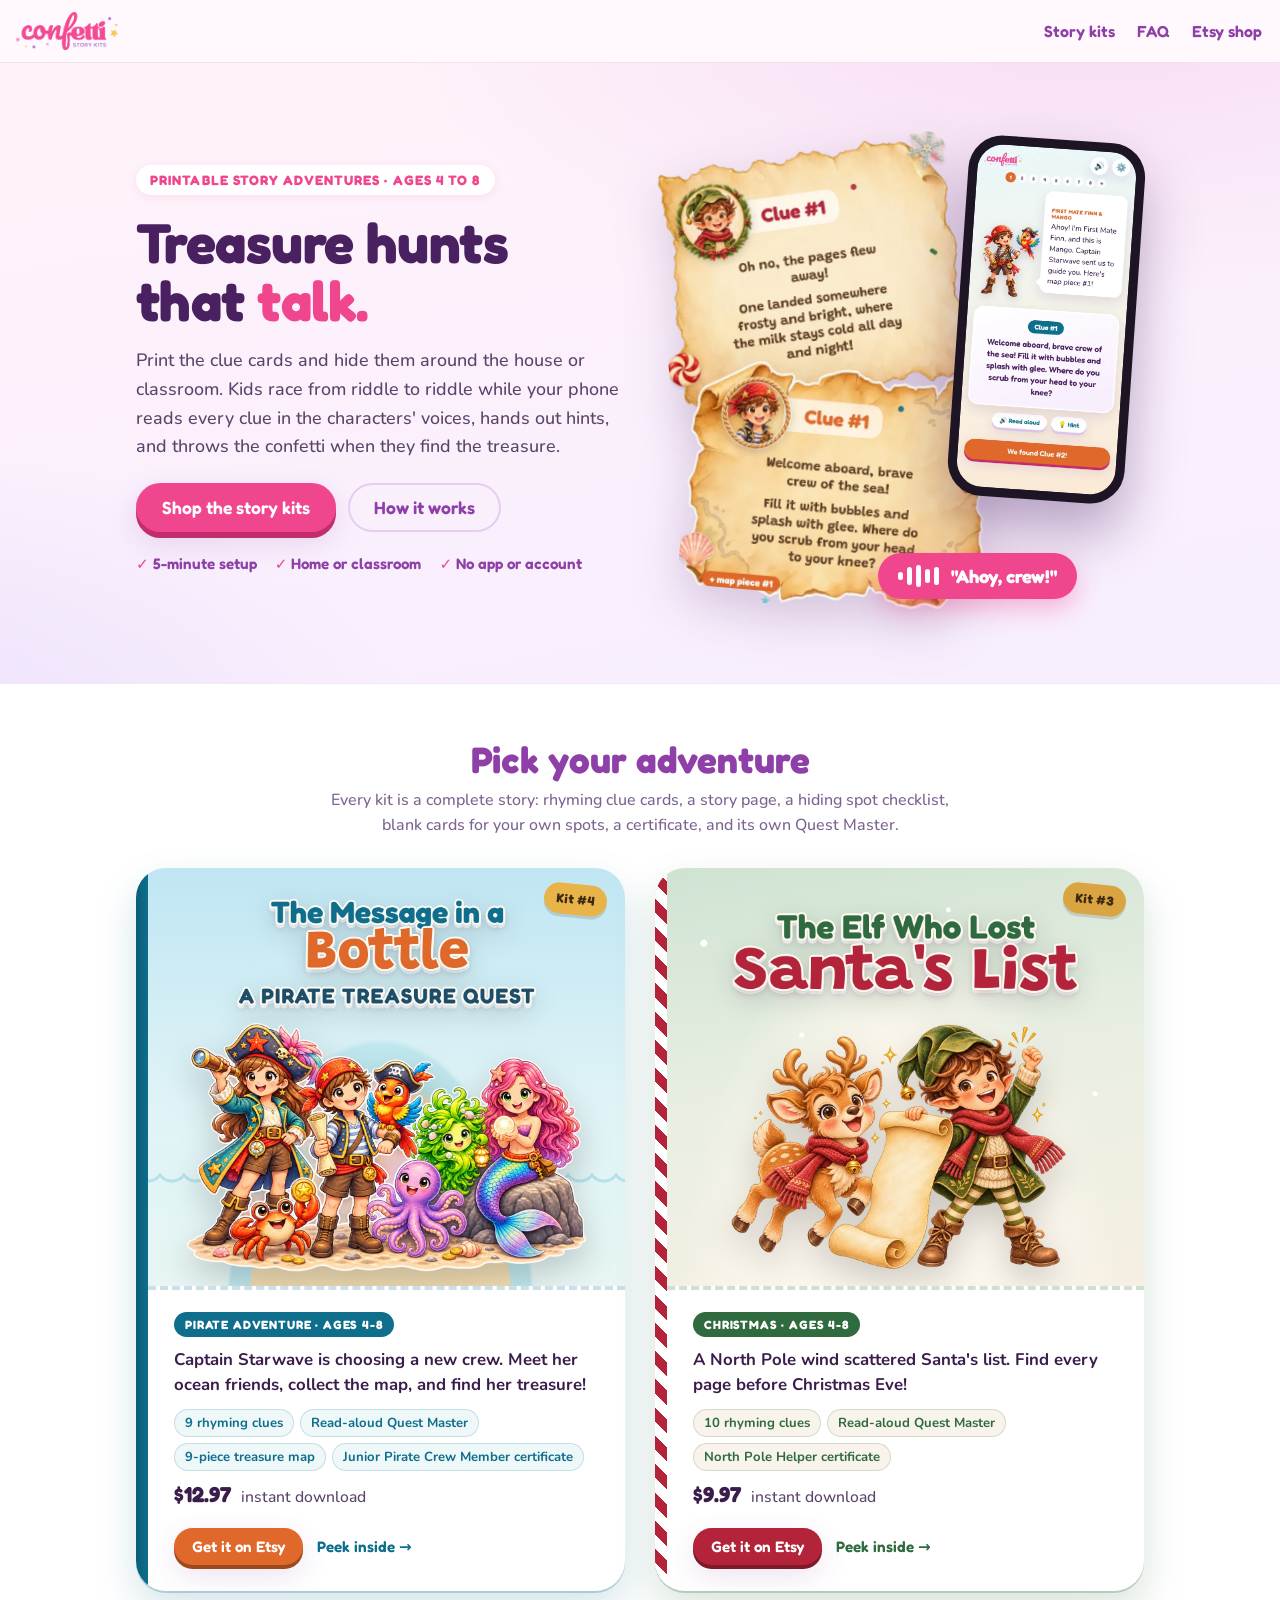
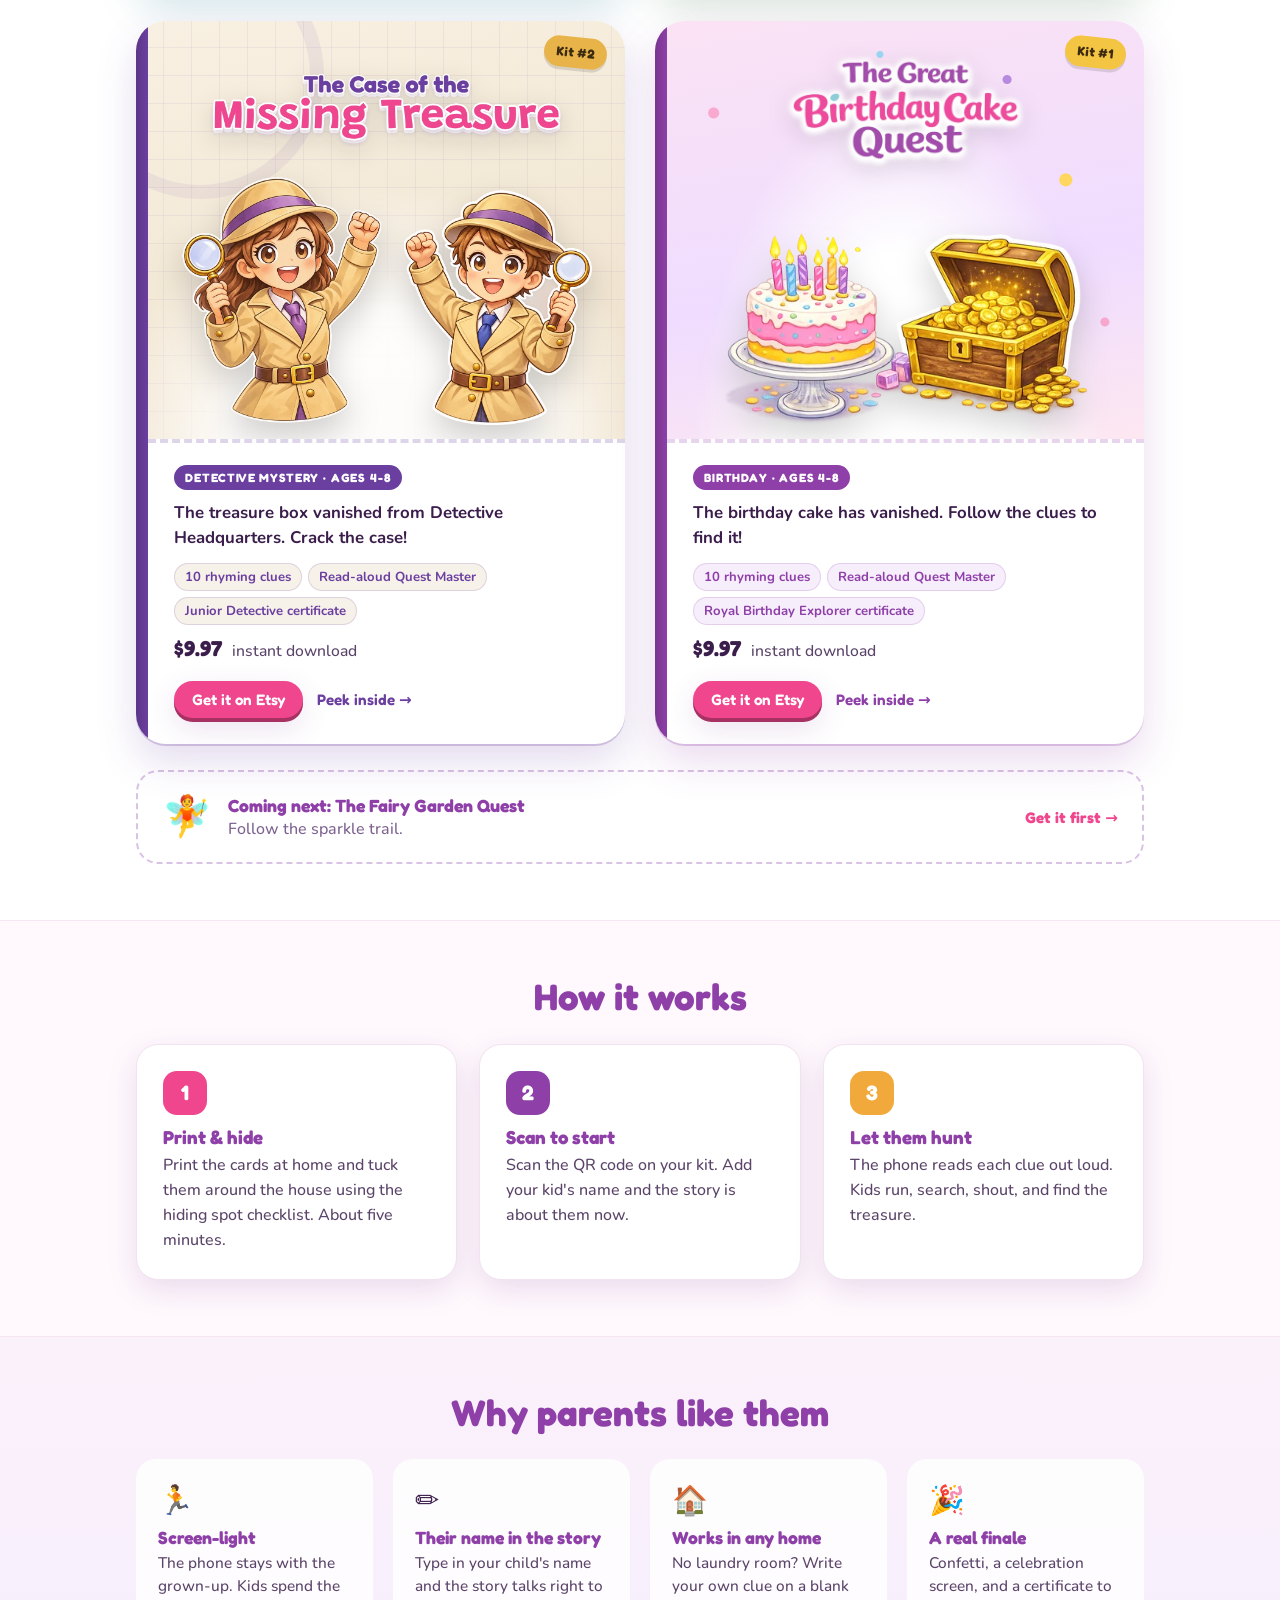
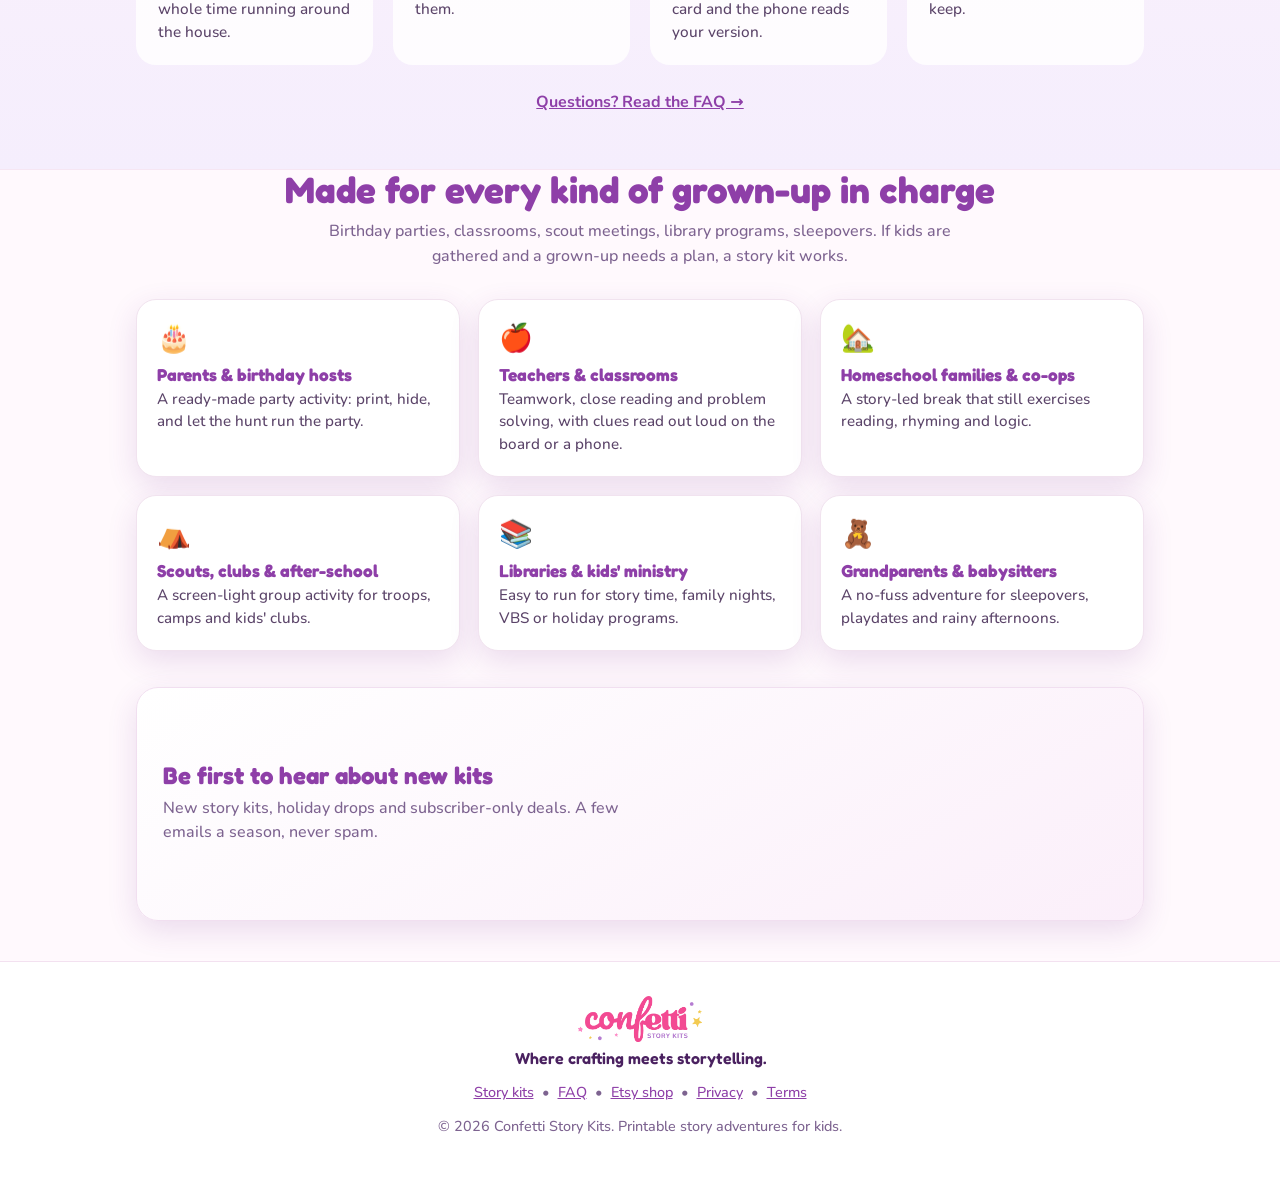
==== commit 5489127d: "Show kit prices and auto-switching Cyber Specials sale (30% off, Nov 23 to Dec 1 ET) Co-Authored-By:" ====
--- a/index.html
+++ b/index.html
@@ -20,6 +20,8 @@
   <script type="application/ld+json">[{"@context": "https://schema.org", "@type": "Organization", "name": "Confetti Story Kits", "url": "https://confettistorykits.com", "logo": "https://confettistorykits.com/assets/img/logo.webp", "sameAs": ["https://confettistorykits.etsy.com"], "slogan": "Where crafting meets storytelling"}, {"@context": "https://schema.org", "@type": "WebSite", "name": "Confetti Story Kits", "url": "https://confettistorykits.com/"}, {"@context": "https://schema.org", "@type": "ItemList", "name": "Confetti Story Kits", "itemListElement": [{"@type": "ListItem", "position": 1, "url": "https://confettistorykits.com/kits/message-in-a-bottle/", "name": "The Message in a Bottle"}, {"@type": "ListItem", "position": 2, "url": "https://confettistorykits.com/kits/elf-santas-list/", "name": "The Elf Who Lost Santa's List"}, {"@type": "ListItem", "position": 3, "url": "https://confettistorykits.com/kits/missing-treasure/", "name": "The Case of the Missing Treasure"}, {"@type": "ListItem", "position": 4, "url": "https://confettistorykits.com/kits/birthday-cake/", "name": "The Great Birthday Cake Quest"}]}]</script>
 </head>
 <body>
+  <a class="salebar" data-sale hidden href="#kits"><b>Cyber Specials:</b> 30% off every story kit on Etsy, now through Dec 1. Shop the kits →</a>
+  <script>(function(){var n=Date.now();if(n>=Date.parse("2026-11-23T05:00:00Z")&&n<=Date.parse("2026-12-02T04:59:59Z")){document.documentElement.classList.add("on-sale")}})();</script>
   <nav class="topnav wrap"><a href="./"><img src="assets/img/logo.webp" alt="Confetti Story Kits home" class="navlogo"></a>
     <span><a href="#kits">Story kits</a><a href="faq/">FAQ</a><a href="https://confettistorykits.etsy.com" rel="noopener">Etsy shop</a></span></nav>
   <main>
@@ -54,6 +56,7 @@
           <h3 class="sr"><a href="kits/message-in-a-bottle/">The Message in a Bottle</a></h3>
           <p class="kit3-lead">Captain Starwave is choosing a new crew. Meet her ocean friends, collect the map, and find her treasure!</p>
           <ul class="kit3-pills"><li>9 rhyming clues</li><li>Read-aloud Quest Master</li><li>9-piece treasure map</li><li>Junior Pirate Crew Member certificate</li></ul>
+          <p class="pricetag"><span class="pt-reg" data-reg><b>$12.97</b> instant download</span><span class="pt-sale" data-sale hidden><s>$12.97</s> <b>$9.08</b> <em>30% off through Dec 1</em></span></p>
           <div class="actions"><a class="btn small" href="https://confettistorykits.etsy.com/listing/4611614372/pirate-treasure-hunt-printable-for-kids" rel="noopener">Get it on Etsy</a><a class="btn ghost small" href="kits/message-in-a-bottle/">Peek inside →</a></div>
         </div>
       </article>
@@ -68,6 +71,7 @@
           <h3 class="sr"><a href="kits/elf-santas-list/">The Elf Who Lost Santa&#x27;s List</a></h3>
           <p class="kit3-lead">A North Pole wind scattered Santa&#x27;s list. Find every page before Christmas Eve!</p>
           <ul class="kit3-pills"><li>10 rhyming clues</li><li>Read-aloud Quest Master</li><li>North Pole Helper certificate</li></ul>
+          <p class="pricetag"><span class="pt-reg" data-reg><b>$9.97</b> instant download</span><span class="pt-sale" data-sale hidden><s>$9.97</s> <b>$6.98</b> <em>30% off through Dec 1</em></span></p>
           <div class="actions"><a class="btn small" href="https://confettistorykits.etsy.com/listing/4611081279/elf-scavenger-hunt-game-santas-list" rel="noopener">Get it on Etsy</a><a class="btn ghost small" href="kits/elf-santas-list/">Peek inside →</a></div>
         </div>
       </article>
@@ -82,6 +86,7 @@
           <h3 class="sr"><a href="kits/missing-treasure/">The Case of the Missing Treasure</a></h3>
           <p class="kit3-lead">The treasure box vanished from Detective Headquarters. Crack the case!</p>
           <ul class="kit3-pills"><li>10 rhyming clues</li><li>Read-aloud Quest Master</li><li>Junior Detective certificate</li></ul>
+          <p class="pricetag"><span class="pt-reg" data-reg><b>$9.97</b> instant download</span><span class="pt-sale" data-sale hidden><s>$9.97</s> <b>$6.98</b> <em>30% off through Dec 1</em></span></p>
           <div class="actions"><a class="btn small" href="https://confettistorykits.etsy.com/listing/4611065021/detective-treasure-hunt-printable-for" rel="noopener">Get it on Etsy</a><a class="btn ghost small" href="kits/missing-treasure/">Peek inside →</a></div>
         </div>
       </article>
@@ -96,6 +101,7 @@
           <h3 class="sr"><a href="kits/birthday-cake/">The Great Birthday Cake Quest</a></h3>
           <p class="kit3-lead">The birthday cake has vanished. Follow the clues to find it!</p>
           <ul class="kit3-pills"><li>10 rhyming clues</li><li>Read-aloud Quest Master</li><li>Royal Birthday Explorer certificate</li></ul>
+          <p class="pricetag"><span class="pt-reg" data-reg><b>$9.97</b> instant download</span><span class="pt-sale" data-sale hidden><s>$9.97</s> <b>$6.98</b> <em>30% off through Dec 1</em></span></p>
           <div class="actions"><a class="btn small" href="https://confettistorykits.etsy.com/listing/4467229377/birthday-treasure-hunt-printable-for" rel="noopener">Get it on Etsy</a><a class="btn ghost small" href="kits/birthday-cake/">Peek inside →</a></div>
         </div>
       </article>
--- a/assets/css/site.css
+++ b/assets/css/site.css
@@ -442,3 +442,14 @@
   .h-pir { width: 72%; left: 0; top: 14%; bottom: auto; }
   .hero2 .eyebrow { font-size: .72rem; letter-spacing: .04em; }
 }
+
+/* price + Etsy sale (sale parts show only when <html class="on-sale">) */
+.pricetag { margin: 6px 0 12px; font-size: .98rem; color: var(--muted); }
+.pricetag b { font: 700 1.35rem "Fredoka", sans-serif; color: var(--ink); margin-right: 6px; }
+.pricetag s { color: var(--muted); margin-right: 4px; }
+.pricetag em { display: inline-block; font-style: normal; font-weight: 800; font-size: .82rem; color: #fff; background: #e8456b; padding: 3px 10px; border-radius: 999px; margin-left: 4px; vertical-align: 2px; }
+.on-sale [data-sale][hidden] { display: inline; }
+.on-sale .pricetag [data-reg] { display: none; }
+.salebar { display: none; text-align: center; padding: 10px 16px; background: #3b1d4c; color: #fff; font-weight: 700; font-size: .95rem; text-decoration: none; }
+.salebar b { color: #ffd166; }
+.on-sale .salebar { display: block; }
